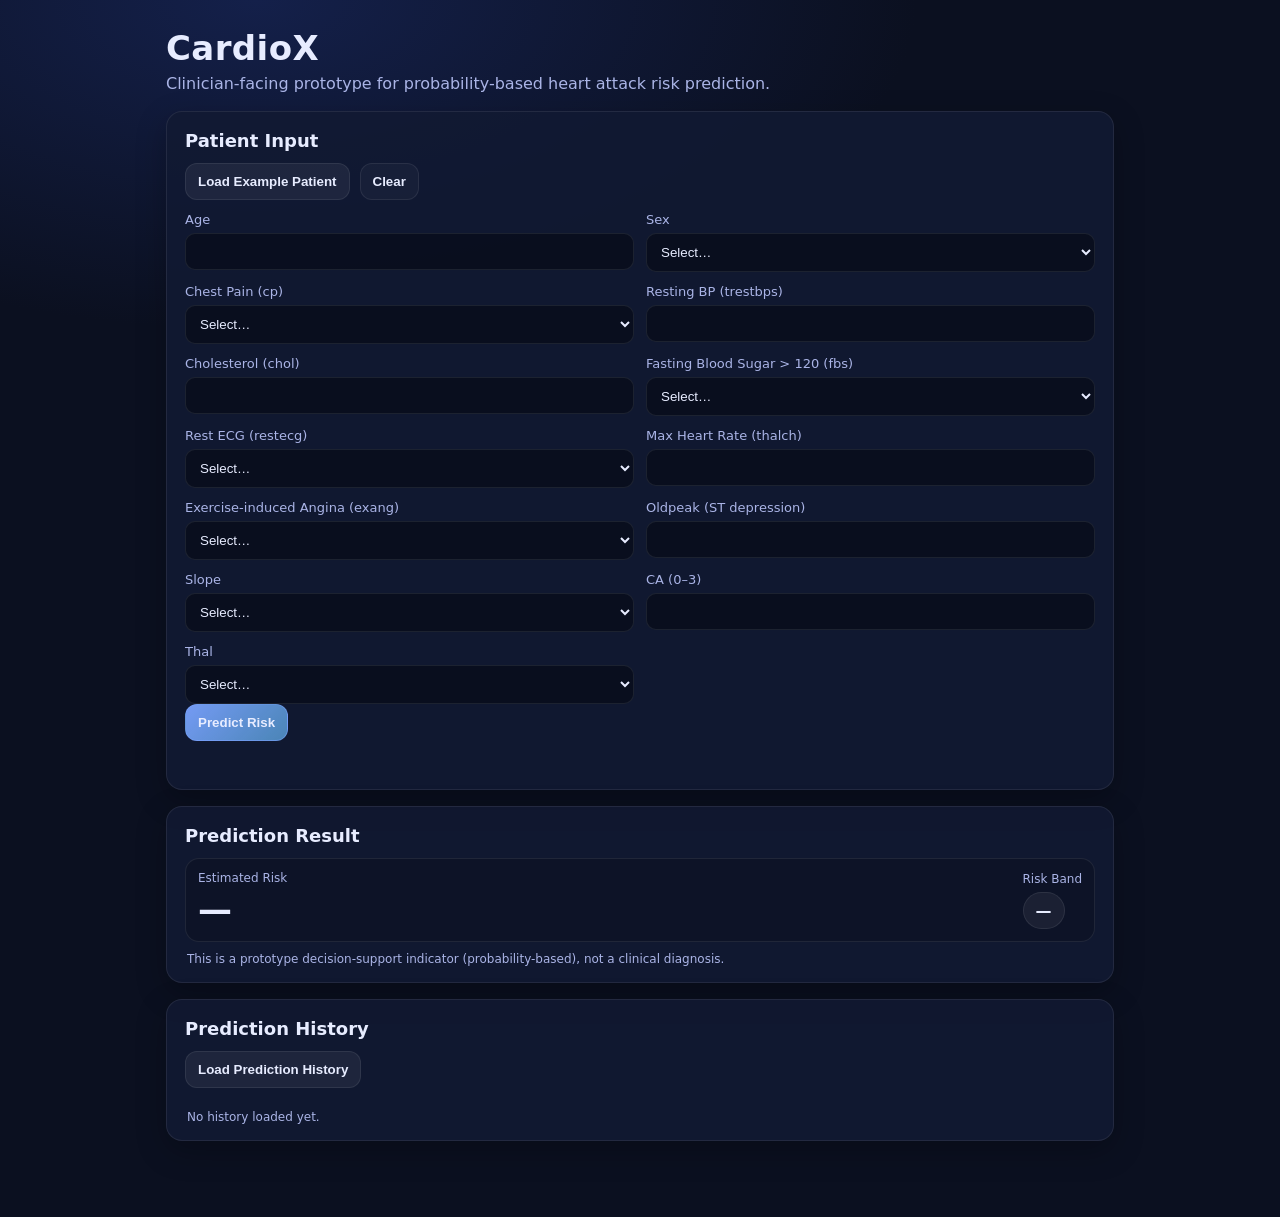
==== frontend/index.html @ 6d778d25 "Phase 4: End-to-end system with frontend history and backend persistence" ====
<!doctype html>
<html lang="en">
<head>
  <meta charset="utf-8" />
  <meta name="viewport" content="width=device-width, initial-scale=1" />
  <title>CardioX – Heart Attack Risk Prediction</title>
  <link rel="stylesheet" href="assets/styles.css" />
</head>

<body>
  <div class="container">
    <header>
      <h1>CardioX</h1>
      <p>Clinician-facing prototype for probability-based heart attack risk prediction.</p>
    </header>

    <!-- Patient Input -->
    <section class="card">
      <h2>Patient Input</h2>

      <div class="actions">
        <button id="btnLoadExample" type="button">Load Example Patient</button>
        <button id="btnClear" type="button" class="secondary">Clear</button>
      </div>

      <form id="predictForm">
        <div class="grid">
          <label>
            Age
            <input name="age" type="number" min="1" max="120" required />
          </label>

          <label>
            Sex
            <select name="sex" required>
              <option value="">Select…</option>
              <option>Male</option>
              <option>Female</option>
            </select>
          </label>

          <label>
            Chest Pain (cp)
            <select name="cp" required>
              <option value="">Select…</option>
              <option>typical angina</option>
              <option>atypical angina</option>
              <option>non-anginal</option>
              <option>asymptomatic</option>
            </select>
          </label>

          <label>
            Resting BP (trestbps)
            <input name="trestbps" type="number" min="50" max="250" step="1" />
          </label>

          <label>
            Cholesterol (chol)
            <input name="chol" type="number" min="50" max="800" step="1" />
          </label>

          <label>
            Fasting Blood Sugar > 120 (fbs)
            <select name="fbs" required>
              <option value="">Select…</option>
              <option>True</option>
              <option>False</option>
            </select>
          </label>

          <label>
            Rest ECG (restecg)
            <select name="restecg" required>
              <option value="">Select…</option>
              <option>normal</option>
              <option>stt abnormality</option>
              <option>lv hypertrophy</option>
            </select>
          </label>

          <label>
            Max Heart Rate (thalch)
            <input name="thalch" type="number" min="60" max="250" step="1" />
          </label>

          <label>
            Exercise-induced Angina (exang)
            <select name="exang" required>
              <option value="">Select…</option>
              <option>True</option>
              <option>False</option>
            </select>
          </label>

          <label>
            Oldpeak (ST depression)
            <input name="oldpeak" type="number" min="0" max="10" step="0.1" />
          </label>

          <label>
            Slope
            <select name="slope" required>
              <option value="">Select…</option>
              <option>upsloping</option>
              <option>flat</option>
              <option>downsloping</option>
            </select>
          </label>

          <label>
            CA (0–3)
            <input name="ca" type="number" min="0" max="3" step="1" />
          </label>

          <label>
            Thal
            <select name="thal" required>
              <option value="">Select…</option>
              <option>normal</option>
              <option>fixed defect</option>
              <option>reversable defect</option>
            </select>
          </label>
        </div>

        <button id="btnPredict" type="submit" class="primary">Predict Risk</button>
      </form>

      <div id="status" class="status" aria-live="polite"></div>
    </section>

    <!-- Prediction Result -->
    <section class="card">
      <h2>Prediction Result</h2>

      <div class="result">
        <div>
          <div class="label">Estimated Risk</div>
          <div id="riskPercent" class="big">—</div>
        </div>

        <div>
          <div class="label">Risk Band</div>
          <div id="riskBand" class="pill">—</div>
        </div>
      </div>

      <p class="note">
        This is a prototype decision-support indicator (probability-based), not a clinical diagnosis.
      </p>
    </section>

    <!-- Prediction History -->
    <section class="card">
      <h2>Prediction History</h2>

      <div class="actions">
        <button id="btnLoadHistory" type="button">Load Prediction History</button>
      </div>

      <div id="history" class="history">
        <p class="note">No history loaded yet.</p>
      </div>
    </section>
  </div>

  <script src="assets/app.js"></script>
</body>
</html>
---- frontend/assets/styles.css ----
:root {
  --bg: #0b1020;
  --card: #121a33;
  --text: #e7ecff;
  --muted: #aab4e6;
  --border: rgba(255,255,255,0.08);
  --accent: #7aa2ff;
  --accent2: #69db7c;
  --warn: #ffd43b;
  --danger: #ff6b6b;
}

* { box-sizing: border-box; }
body {
  margin: 0;
  font-family: ui-sans-serif, system-ui, -apple-system, Segoe UI, Roboto, Helvetica, Arial;
  background: radial-gradient(1200px 600px at 20% 0%, #14204a 0%, var(--bg) 55%);
  color: var(--text);
}

.container {
  max-width: 980px;
  margin: 0 auto;
  padding: 28px 16px 60px;
}

header h1 {
  margin: 0 0 6px;
  font-size: 34px;
  letter-spacing: 0.4px;
}
header p {
  margin: 0 0 18px;
  color: var(--muted);
}

.card {
  background: rgba(18, 26, 51, 0.88);
  border: 1px solid var(--border);
  border-radius: 16px;
  padding: 18px 18px 16px;
  margin: 16px 0;
  box-shadow: 0 10px 30px rgba(0,0,0,0.25);
}

.card h2 {
  margin: 0 0 12px;
  font-size: 18px;
}

.actions {
  display: flex;
  gap: 10px;
  margin-bottom: 12px;
}

.grid {
  display: grid;
  gap: 12px;
  grid-template-columns: repeat(2, minmax(0, 1fr));
}

label {
  display: flex;
  flex-direction: column;
  gap: 6px;
  font-size: 13px;
  color: var(--muted);
}

input, select {
  padding: 10px 10px;
  border-radius: 10px;
  border: 1px solid var(--border);
  background: rgba(5, 8, 18, 0.55);
  color: var(--text);
  outline: none;
}

input:focus, select:focus {
  border-color: rgba(122,162,255,0.6);
  box-shadow: 0 0 0 3px rgba(122,162,255,0.18);
}

button {
  cursor: pointer;
  border: 1px solid var(--border);
  background: rgba(255,255,255,0.06);
  color: var(--text);
  border-radius: 12px;
  padding: 10px 12px;
  font-weight: 600;
}

button.primary {
  background: linear-gradient(135deg, rgba(122,162,255,0.95), rgba(106,192,255,0.65));
  border: 1px solid rgba(122,162,255,0.45);
}

button.secondary {
  background: rgba(255,255,255,0.03);
}

.status {
  margin-top: 12px;
  min-height: 20px;
  color: var(--muted);
  font-size: 13px;
}

.result {
  display: flex;
  justify-content: space-between;
  gap: 16px;
  align-items: center;
  padding: 12px;
  border: 1px solid var(--border);
  border-radius: 14px;
  background: rgba(0,0,0,0.18);
}

.label { color: var(--muted); font-size: 12px; }
.big { font-size: 34px; font-weight: 800; margin-top: 4px; }
.pill {
  display: inline-block;
  padding: 8px 12px;
  border-radius: 999px;
  border: 1px solid var(--border);
  background: rgba(255,255,255,0.06);
  font-weight: 700;
  margin-top: 6px;
}

.note {
  margin: 10px 2px 0;
  color: var(--muted);
  font-size: 12px;
}

@media (max-width: 760px) {
  .grid { grid-template-columns: 1fr; }
  .result { flex-direction: column; align-items: flex-start; }
}

/* -------------------------
   Prediction History
------------------------- */
.history {
  margin-top: 12px;
  display: flex;
  flex-direction: column;
  gap: 10px;
}

.history-item {
  display: grid;
  grid-template-columns: 1fr auto auto;
  gap: 12px;
  align-items: center;
  padding: 10px 12px;
  border: 1px solid var(--border);
  border-radius: 12px;
  background: rgba(0,0,0,0.18);
  font-size: 13px;
}

.history-meta {
  color: var(--muted);
}

.history-risk {
  font-weight: 800;
}

.history-band {
  padding: 6px 10px;
  border-radius: 999px;
  border: 1px solid var(--border);
  font-weight: 700;
  font-size: 12px;
}
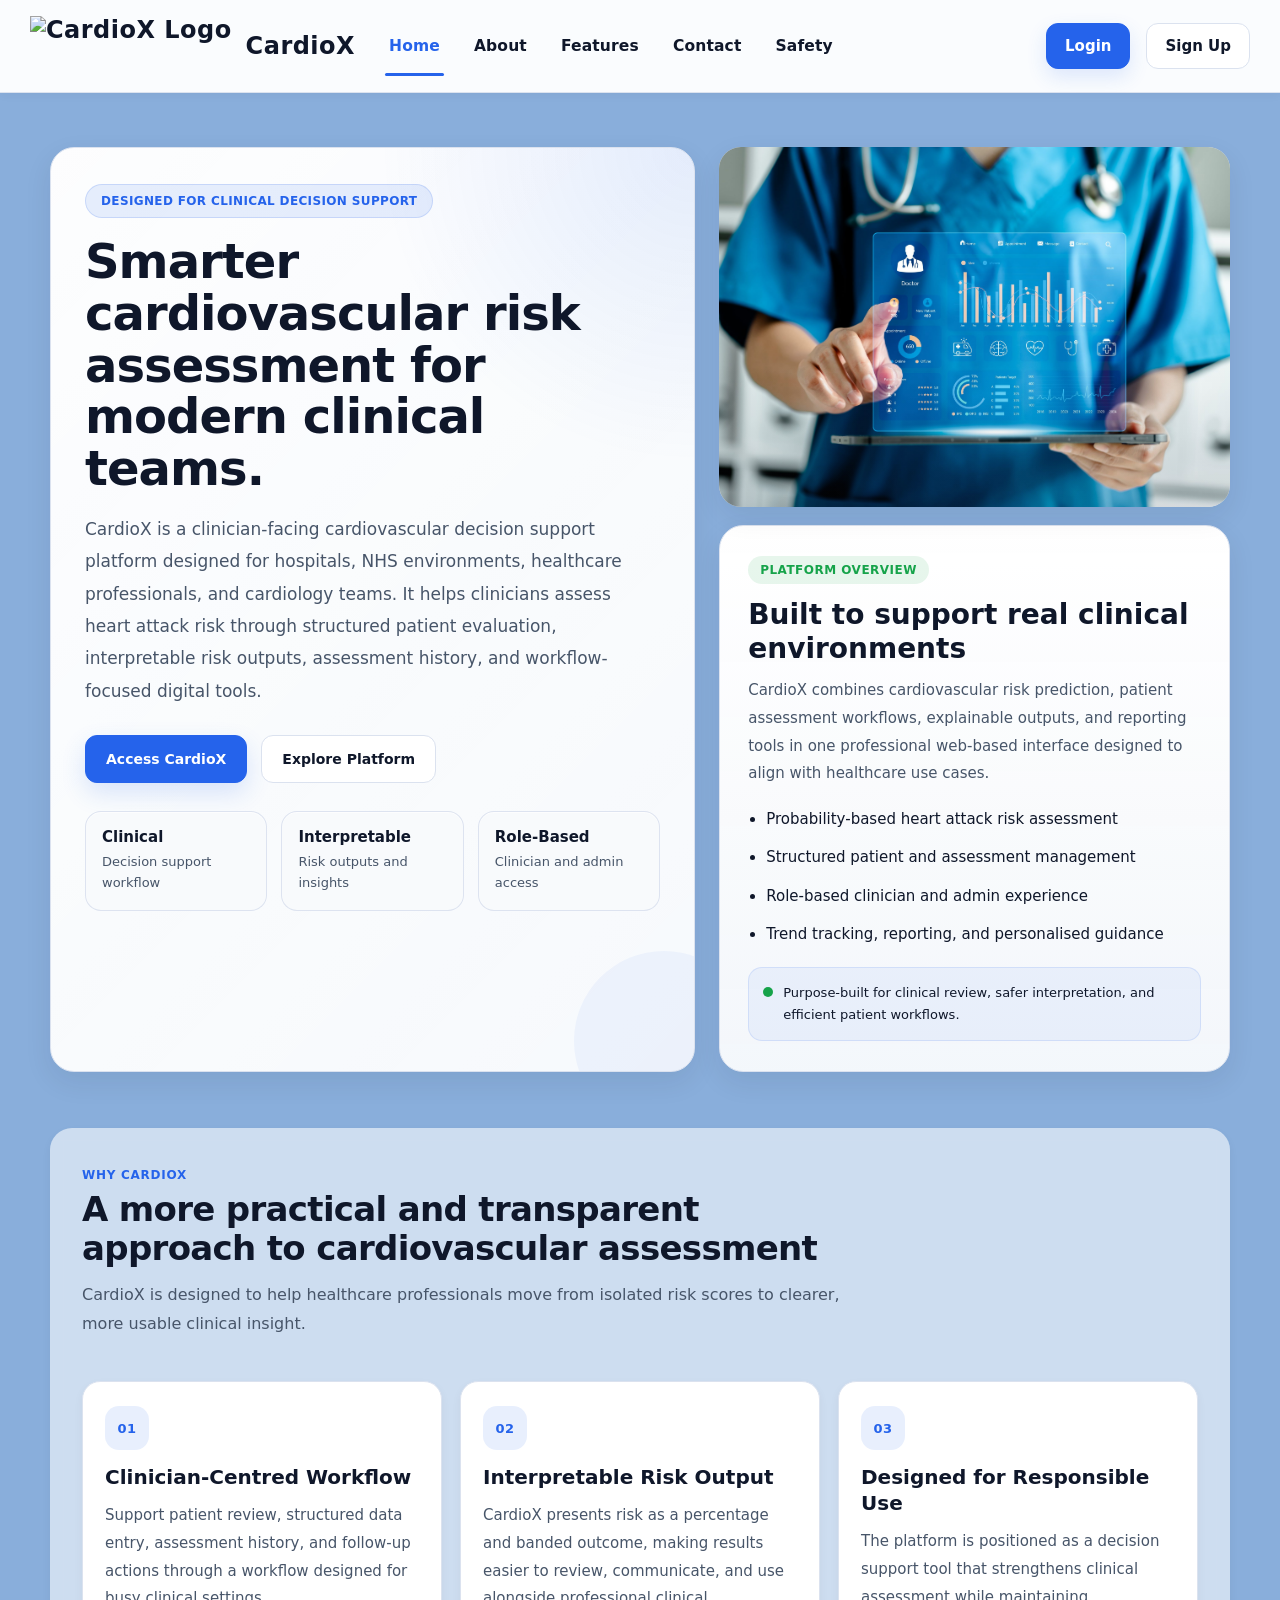
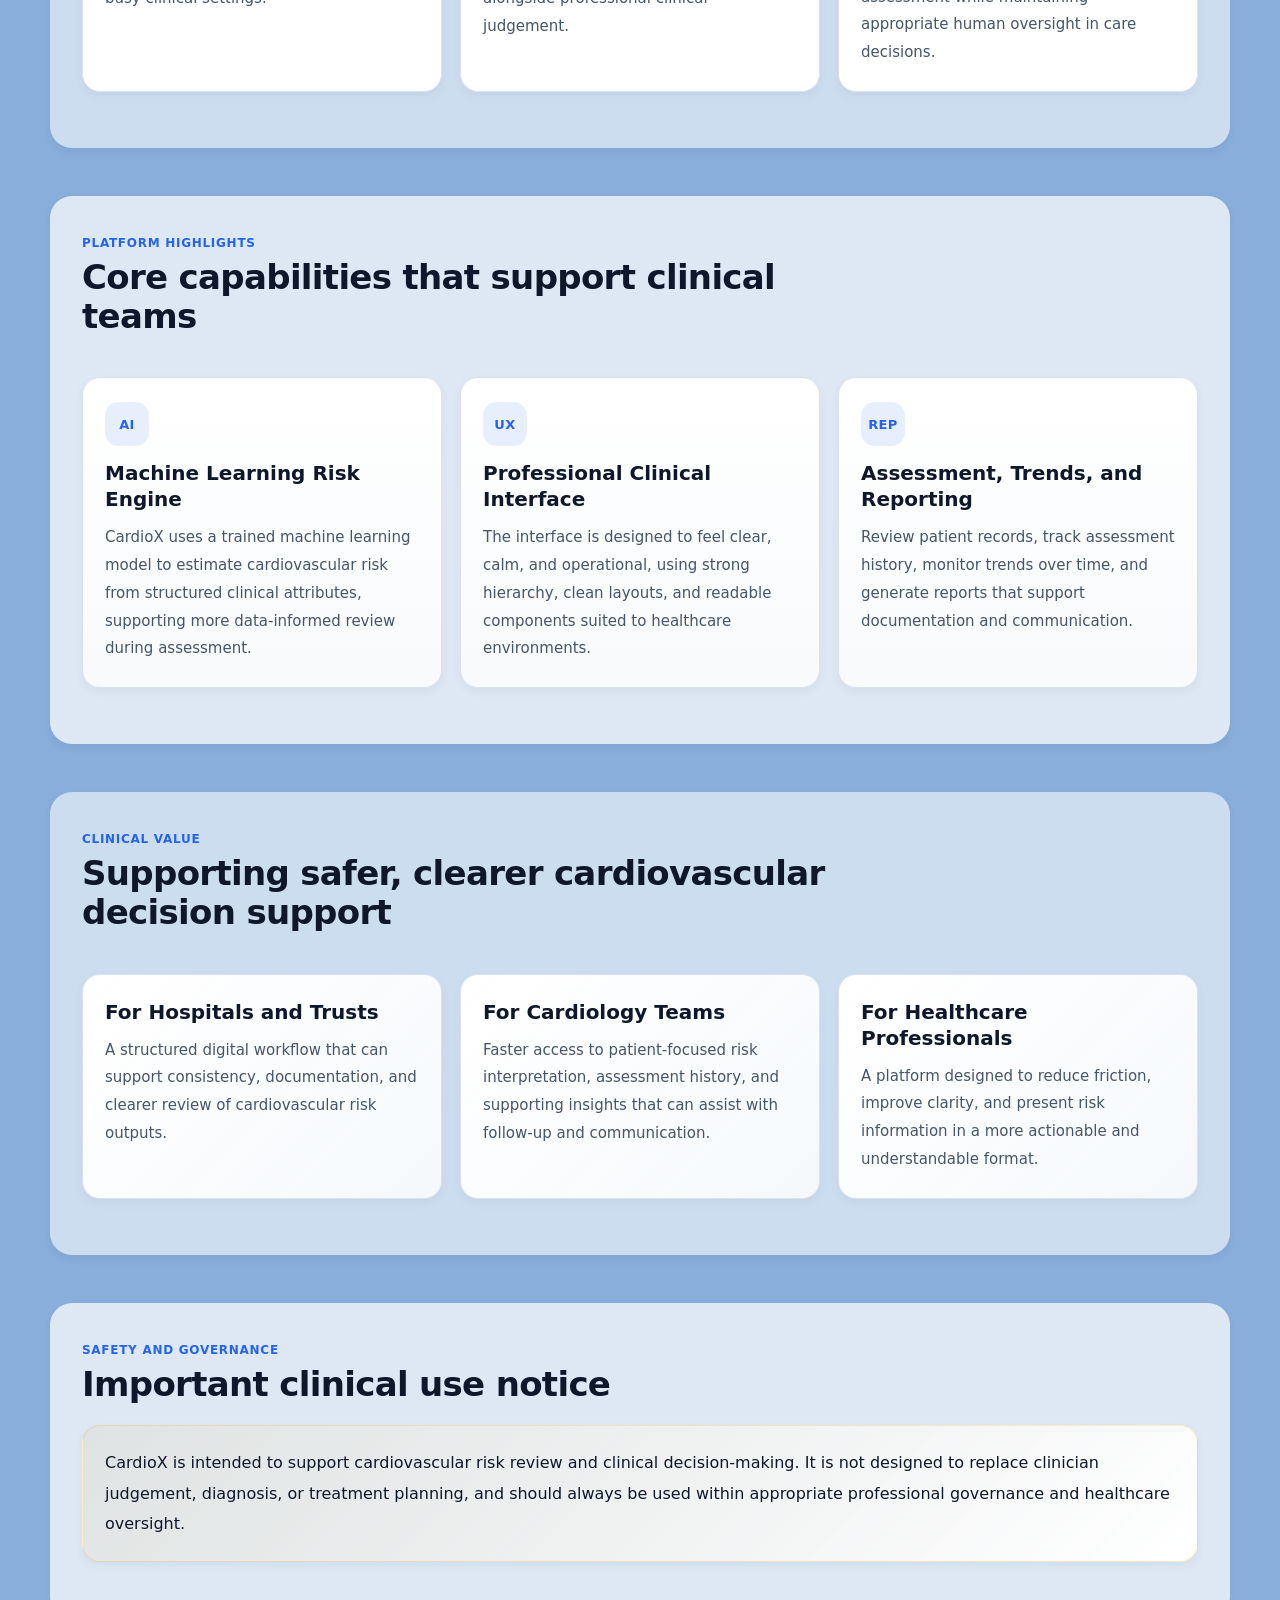
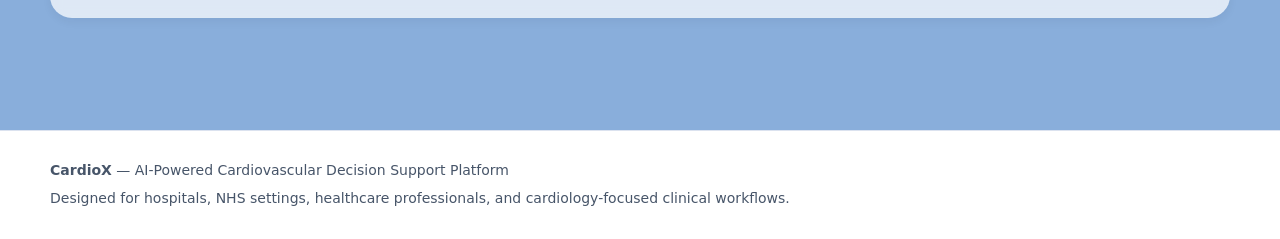
==== commit 492ae879: "Full UI upgrade: added multi-page frontend (about, features, contact, safety, help, compliance), nav" ====
--- a/frontend/index.html
+++ b/frontend/index.html
@@ -1,170 +1,227 @@
 <!doctype html>
 <html lang="en">
 <head>
-  <meta charset="utf-8" />
-  <meta name="viewport" content="width=device-width, initial-scale=1" />
-  <title>CardioX – Heart Attack Risk Prediction</title>
+  <meta charset="UTF-8" />
+  <meta name="viewport" content="width=device-width, initial-scale=1.0" />
+  <title>CardioX | AI-Powered Clinical Decision Support</title>
   <link rel="stylesheet" href="assets/styles.css" />
 </head>
-
 <body>
-  <div class="container">
-    <header>
-      <h1>CardioX</h1>
-      <p>Clinician-facing prototype for probability-based heart attack risk prediction.</p>
-    </header>
-
-    <!-- Patient Input -->
-    <section class="card">
-      <h2>Patient Input</h2>
-
-      <div class="actions">
-        <button id="btnLoadExample" type="button">Load Example Patient</button>
-        <button id="btnClear" type="button" class="secondary">Clear</button>
-      </div>
-
-      <form id="predictForm">
-        <div class="grid">
-          <label>
-            Age
-            <input name="age" type="number" min="1" max="120" required />
-          </label>
-
-          <label>
-            Sex
-            <select name="sex" required>
-              <option value="">Select…</option>
-              <option>Male</option>
-              <option>Female</option>
-            </select>
-          </label>
-
-          <label>
-            Chest Pain (cp)
-            <select name="cp" required>
-              <option value="">Select…</option>
-              <option>typical angina</option>
-              <option>atypical angina</option>
-              <option>non-anginal</option>
-              <option>asymptomatic</option>
-            </select>
-          </label>
-
-          <label>
-            Resting BP (trestbps)
-            <input name="trestbps" type="number" min="50" max="250" step="1" />
-          </label>
-
-          <label>
-            Cholesterol (chol)
-            <input name="chol" type="number" min="50" max="800" step="1" />
-          </label>
-
-          <label>
-            Fasting Blood Sugar > 120 (fbs)
-            <select name="fbs" required>
-              <option value="">Select…</option>
-              <option>True</option>
-              <option>False</option>
-            </select>
-          </label>
-
-          <label>
-            Rest ECG (restecg)
-            <select name="restecg" required>
-              <option value="">Select…</option>
-              <option>normal</option>
-              <option>stt abnormality</option>
-              <option>lv hypertrophy</option>
-            </select>
-          </label>
-
-          <label>
-            Max Heart Rate (thalch)
-            <input name="thalch" type="number" min="60" max="250" step="1" />
-          </label>
-
-          <label>
-            Exercise-induced Angina (exang)
-            <select name="exang" required>
-              <option value="">Select…</option>
-              <option>True</option>
-              <option>False</option>
-            </select>
-          </label>
-
-          <label>
-            Oldpeak (ST depression)
-            <input name="oldpeak" type="number" min="0" max="10" step="0.1" />
-          </label>
-
-          <label>
-            Slope
-            <select name="slope" required>
-              <option value="">Select…</option>
-              <option>upsloping</option>
-              <option>flat</option>
-              <option>downsloping</option>
-            </select>
-          </label>
-
-          <label>
-            CA (0–3)
-            <input name="ca" type="number" min="0" max="3" step="1" />
-          </label>
-
-          <label>
-            Thal
-            <select name="thal" required>
-              <option value="">Select…</option>
-              <option>normal</option>
-              <option>fixed defect</option>
-              <option>reversable defect</option>
-            </select>
-          </label>
-        </div>
-
-        <button id="btnPredict" type="submit" class="primary">Predict Risk</button>
-      </form>
-
-      <div id="status" class="status" aria-live="polite"></div>
-    </section>
-
-    <!-- Prediction Result -->
-    <section class="card">
-      <h2>Prediction Result</h2>
-
-      <div class="result">
+
+  <div id="navbarContainer"></div>
+  <script src="assets/navbar.js"></script>
+
+  <main class="public-page">
+    <section id="sessionBanner" class="session-banner" style="display:none;">
+      <div class="session-banner-content">
         <div>
-          <div class="label">Estimated Risk</div>
-          <div id="riskPercent" class="big">—</div>
-        </div>
-
-        <div>
-          <div class="label">Risk Band</div>
-          <div id="riskBand" class="pill">—</div>
-        </div>
-      </div>
-
-      <p class="note">
-        This is a prototype decision-support indicator (probability-based), not a clinical diagnosis.
-      </p>
-    </section>
-
-    <!-- Prediction History -->
-    <section class="card">
-      <h2>Prediction History</h2>
-
-      <div class="actions">
-        <button id="btnLoadHistory" type="button">Load Prediction History</button>
-      </div>
-
-      <div id="history" class="history">
-        <p class="note">No history loaded yet.</p>
-      </div>
-    </section>
-  </div>
-
-  <script src="assets/app.js"></script>
+          <div class="session-banner-title" id="sessionBannerTitle">Welcome back</div>
+          <div class="session-banner-text" id="sessionBannerText"></div>
+        </div>
+        <a id="sessionBannerBtn" href="#" class="btn-link primary-link">Continue</a>
+      </div>
+    </section>
+
+    <section class="hero-section">
+      <div class="hero-content hero-content-with-image">
+        <div class="hero-text">
+          <span class="hero-badge">Designed for Clinical Decision Support</span>
+          <h1>Smarter cardiovascular risk assessment for modern clinical teams.</h1>
+          <p>
+            CardioX is a clinician-facing cardiovascular decision support platform designed for hospitals,
+            NHS environments, healthcare professionals, and cardiology teams. It helps clinicians assess
+            heart attack risk through structured patient evaluation, interpretable risk outputs, assessment
+            history, and workflow-focused digital tools.
+          </p>
+
+          <div class="hero-actions">
+            <a id="heroPrimaryCta" href="login.html" class="btn-link primary-link">Access CardioX</a>
+            <a id="heroSecondaryCta" href="about.html" class="btn-link secondary-link">Explore Platform</a>
+          </div>
+
+          <div class="hero-mini-stats">
+            <div class="hero-stat-card">
+              <strong>Clinical</strong>
+              <span>Decision support workflow</span>
+            </div>
+            <div class="hero-stat-card">
+              <strong>Interpretable</strong>
+              <span>Risk outputs and insights</span>
+            </div>
+            <div class="hero-stat-card">
+              <strong>Role-Based</strong>
+              <span>Clinician and admin access</span>
+            </div>
+          </div>
+        </div>
+
+        <div class="hero-visual-stack">
+          <div class="hero-image-card">
+            <img
+              src="assets/images/home-dashboard.jpg"
+              alt="CardioX healthcare dashboard interface"
+              class="hero-main-image"
+            />
+          </div>
+
+          <div class="card hero-info-card">
+            <div class="card-kicker">Platform Overview</div>
+            <h2>Built to support real clinical environments</h2>
+            <p>
+              CardioX combines cardiovascular risk prediction, patient assessment workflows, explainable
+              outputs, and reporting tools in one professional web-based interface designed to align with
+              healthcare use cases.
+            </p>
+
+            <ul class="feature-list">
+              <li>Probability-based heart attack risk assessment</li>
+              <li>Structured patient and assessment management</li>
+              <li>Role-based clinician and admin experience</li>
+              <li>Trend tracking, reporting, and personalised guidance</li>
+            </ul>
+
+            <div class="hero-panel-note">
+              <span class="status-dot"></span>
+              <p>Purpose-built for clinical review, safer interpretation, and efficient patient workflows.</p>
+            </div>
+          </div>
+        </div>
+      </div>
+    </section>
+
+    <section class="public-section">
+      <div class="section-heading">
+        <span class="section-eyebrow">Why CardioX</span>
+        <h2>A more practical and transparent approach to cardiovascular assessment</h2>
+        <p>
+          CardioX is designed to help healthcare professionals move from isolated risk scores to clearer,
+          more usable clinical insight.
+        </p>
+      </div>
+
+      <div class="info-grid">
+        <div class="card info-card">
+          <div class="info-icon">01</div>
+          <h3>Clinician-Centred Workflow</h3>
+          <p>
+            Support patient review, structured data entry, assessment history, and follow-up actions through
+            a workflow designed for busy clinical settings.
+          </p>
+        </div>
+
+        <div class="card info-card">
+          <div class="info-icon">02</div>
+          <h3>Interpretable Risk Output</h3>
+          <p>
+            CardioX presents risk as a percentage and banded outcome, making results easier to review,
+            communicate, and use alongside professional clinical judgement.
+          </p>
+        </div>
+
+        <div class="card info-card">
+          <div class="info-icon">03</div>
+          <h3>Designed for Responsible Use</h3>
+          <p>
+            The platform is positioned as a decision support tool that strengthens clinical assessment while
+            maintaining appropriate human oversight in care decisions.
+          </p>
+        </div>
+      </div>
+    </section>
+
+    <section class="public-section platform-highlights-section">
+      <div class="section-heading">
+        <span class="section-eyebrow">Platform Highlights</span>
+        <h2>Core capabilities that support clinical teams</h2>
+      </div>
+
+      <div class="info-grid">
+        <div class="card info-card">
+          <div class="info-icon">AI</div>
+          <h3>Machine Learning Risk Engine</h3>
+          <p>
+            CardioX uses a trained machine learning model to estimate cardiovascular risk from structured
+            clinical attributes, supporting more data-informed review during assessment.
+          </p>
+        </div>
+
+        <div class="card info-card">
+          <div class="info-icon">UX</div>
+          <h3>Professional Clinical Interface</h3>
+          <p>
+            The interface is designed to feel clear, calm, and operational, using strong hierarchy, clean
+            layouts, and readable components suited to healthcare environments.
+          </p>
+        </div>
+
+        <div class="card info-card">
+          <div class="info-icon">REP</div>
+          <h3>Assessment, Trends, and Reporting</h3>
+          <p>
+            Review patient records, track assessment history, monitor trends over time, and generate reports
+            that support documentation and communication.
+          </p>
+        </div>
+      </div>
+    </section>
+
+    <section class="public-section value-section">
+      <div class="section-heading">
+        <span class="section-eyebrow">Clinical Value</span>
+        <h2>Supporting safer, clearer cardiovascular decision support</h2>
+      </div>
+
+      <div class="info-grid">
+        <div class="card info-card">
+          <h3>For Hospitals and Trusts</h3>
+          <p>
+            A structured digital workflow that can support consistency, documentation, and clearer review of
+            cardiovascular risk outputs.
+          </p>
+        </div>
+
+        <div class="card info-card">
+          <h3>For Cardiology Teams</h3>
+          <p>
+            Faster access to patient-focused risk interpretation, assessment history, and supporting insights
+            that can assist with follow-up and communication.
+          </p>
+        </div>
+
+        <div class="card info-card">
+          <h3>For Healthcare Professionals</h3>
+          <p>
+            A platform designed to reduce friction, improve clarity, and present risk information in a more
+            actionable and understandable format.
+          </p>
+        </div>
+      </div>
+    </section>
+
+    <section class="public-section">
+      <div class="section-heading">
+        <span class="section-eyebrow">Safety and Governance</span>
+        <h2>Important clinical use notice</h2>
+      </div>
+
+      <div class="card notice-card">
+        <p>
+          CardioX is intended to support cardiovascular risk review and clinical decision-making. It is not
+          designed to replace clinician judgement, diagnosis, or treatment planning, and should always be
+          used within appropriate professional governance and healthcare oversight.
+        </p>
+      </div>
+    </section>
+  </main>
+
+  <footer class="public-footer">
+    <div class="footer-container">
+      <p><strong>CardioX</strong> — AI-Powered Cardiovascular Decision Support Platform</p>
+      <p>Designed for hospitals, NHS settings, healthcare professionals, and cardiology-focused clinical workflows.</p>
+    </div>
+  </footer>
+
+  <script src="assets/session.js"></script>
+  <script src="assets/index.js"></script>
 </body>
-</html>
+</html>
--- a/frontend/assets/styles.css
+++ b/frontend/assets/styles.css
@@ -1,62 +1,391 @@
 :root {
-  --bg: #0b1020;
-  --card: #121a33;
-  --text: #e7ecff;
-  --muted: #aab4e6;
-  --border: rgba(255,255,255,0.08);
-  --accent: #7aa2ff;
-  --accent2: #69db7c;
-  --warn: #ffd43b;
-  --danger: #ff6b6b;
-}
-
-* { box-sizing: border-box; }
+  --bg: #89aedb;
+  --card: #ffffff;
+  --text: #0f172a;
+  --muted: #475569;
+  --border: #dbe2ef;
+  --accent: #2563eb;
+  --accent2: #16a34a;
+  --warn: #f59e0b;
+  --danger: #dc2626;
+
+  --shadow-sm: 0 4px 10px rgba(15, 23, 42, 0.05);
+  --shadow-md: 0 10px 28px rgba(15, 23, 42, 0.08);
+  --shadow-lg: 0 18px 42px rgba(15, 23, 42, 0.1);
+
+  --radius-sm: 10px;
+  --radius-md: 14px;
+  --radius-lg: 18px;
+}
+
+* {
+  box-sizing: border-box;
+}
+
+html {
+  scroll-behavior: smooth;
+}
+
 body {
   margin: 0;
-  font-family: ui-sans-serif, system-ui, -apple-system, Segoe UI, Roboto, Helvetica, Arial;
-  background: radial-gradient(1200px 600px at 20% 0%, #14204a 0%, var(--bg) 55%);
+  font-family: ui-sans-serif, system-ui, -apple-system, Segoe UI, Roboto, Helvetica, Arial, sans-serif;
+  background: var(--bg);
   color: var(--text);
 }
 
+/* =========================
+   SHARED NAVBAR SYSTEM
+========================= */
+
+.hidden {
+  display: none !important;
+}
+
+.public-navbar,
+.app-navbar {
+  background: rgba(255, 255, 255, 0.96);
+  border-bottom: 1px solid rgba(219, 226, 239, 0.95);
+  position: sticky;
+  top: 0;
+  z-index: 1200;
+  backdrop-filter: blur(10px);
+  box-shadow: 0 2px 10px rgba(15, 23, 42, 0.04);
+}
+
+.nav-container,
+.app-nav-container {
+  max-width: 1320px;
+  margin: 0 auto;
+  min-height: 92px;
+  padding: 16px 30px;
+  display: flex;
+  align-items: center;
+  justify-content: space-between;
+  gap: 32px;
+}
+
+.nav-brand,
+.app-brand {
+  display: inline-flex;
+  align-items: center;
+  gap: 14px;
+  text-decoration: none;
+  color: var(--text);
+  font-weight: 900;
+  font-size: 24px;
+  letter-spacing: 0.02em;
+  flex-shrink: 0;
+}
+
+.nav-logo,
+.app-brand img {
+  width: auto;
+  height: 60px;
+  display: block;
+}
+
+.nav-links,
+.app-nav-left,
+.app-nav-right {
+  display: flex;
+  align-items: center;
+}
+
+.app-nav-left {
+  flex: 1 1 auto;
+  min-width: 0;
+  gap: 30px;
+}
+
+.app-nav-links-group {
+  display: flex;
+  align-items: center;
+  gap: 26px;
+  flex-wrap: nowrap;
+  min-width: 0;
+  flex: 1 1 auto;
+}
+
+.app-nav-right {
+  flex: 0 0 auto;
+  display: flex;
+  align-items: center;
+  gap: 16px;
+  margin-left: 12px;
+  padding-left: 12px;
+  flex-wrap: nowrap;
+  white-space: nowrap;
+}
+
+.app-nav-right #dashboardLink {
+  margin-right: 14px;
+  padding-right: 8px;
+}
+
+.nav-links a,
+.app-nav-link {
+  position: relative;
+  display: inline-flex;
+  align-items: center;
+  min-height: 44px;
+  text-decoration: none;
+  color: var(--text);
+  font-size: 15.5px;
+  font-weight: 800;
+  letter-spacing: 0.01em;
+  padding: 8px 4px;
+  white-space: nowrap;
+  transition: color 0.18s ease;
+}
+
+.nav-links a:hover,
+.app-nav-link:hover {
+  color: var(--accent);
+}
+
+.nav-links a.active,
+.app-nav-link.active {
+  color: var(--accent);
+}
+
+.nav-links a.active::after,
+.app-nav-link.active::after {
+  content: "";
+  position: absolute;
+  left: 0;
+  right: 0;
+  bottom: -8px;
+  height: 3px;
+  border-radius: 999px;
+  background: var(--accent);
+}
+
+.nav-login-btn,
+.nav-signup-btn,
+.app-top-btn,
+.nav-logout-btn {
+  display: inline-flex;
+  align-items: center;
+  justify-content: center;
+  min-height: 46px;
+  padding: 11px 18px;
+  border-radius: 12px;
+  border: 1px solid var(--accent);
+  background: var(--accent);
+  color: #ffffff !important;
+  font-size: 15px;
+  font-weight: 800;
+  text-decoration: none;
+  cursor: pointer;
+  white-space: nowrap;
+  transition: background 0.18s ease, border-color 0.18s ease, transform 0.15s ease, box-shadow 0.18s ease;
+  box-shadow: 0 8px 20px rgba(37, 99, 235, 0.14);
+}
+
+.nav-login-btn:hover,
+.nav-signup-btn:hover,
+.app-top-btn:hover,
+.nav-logout-btn:hover {
+  background: #1d4ed8;
+  border-color: #1d4ed8;
+  color: #ffffff !important;
+  transform: translateY(-1px);
+  box-shadow: 0 12px 24px rgba(37, 99, 235, 0.18);
+}
+
+.nav-login-btn.active,
+.nav-signup-btn.active {
+  background: #1d4ed8;
+  border-color: #1d4ed8;
+  color: #ffffff !important;
+}
+
+.nav-login-btn.active::after,
+.nav-signup-btn.active::after {
+  display: none !important;
+}
+.app-role-badge,
+.nav-session-badge {
+  display: inline-flex;
+  align-items: center;
+  gap: 8px;
+  min-height: 42px;
+  padding: 9px 16px;
+  margin-left: 6px;
+  border-radius: 999px;
+  border: 1px solid rgba(37, 99, 235, 0.14);
+  background: rgba(37, 99, 235, 0.08);
+  color: var(--accent);
+  font-size: 14px;
+  font-weight: 800;
+  white-space: nowrap;
+  flex-shrink: 0;
+}
+
+.nav-signup-btn {
+  background: #ffffff;
+  color: var(--text) !important;
+  border: 1px solid var(--border);
+  box-shadow: none;
+}
+
+.nav-signup-btn:hover {
+  background: #f8fafc;
+  border-color: #bfd0ea;
+  color: var(--text) !important;
+}
+
+.nav-signup-btn.active {
+  background: #f8fafc;
+  border-color: #bfd0ea;
+  color: var(--accent) !important;
+}
+
+@media (max-width: 1240px) {
+  .app-nav-container,
+  .nav-container {
+    max-width: 1280px;
+    padding: 14px 22px;
+    gap: 22px;
+  }
+
+  .app-nav-left {
+    gap: 22px;
+  }
+
+  .app-nav-links-group {
+    gap: 20px;
+  }
+
+  .app-nav-right {
+    gap: 12px;
+    margin-left: 18px;
+  }
+
+  .nav-links a,
+  .app-nav-link {
+    font-size: 15px;
+  }
+}
+
+@media (max-width: 1080px) {
+  .app-nav-container,
+  .nav-container {
+    align-items: flex-start;
+    flex-direction: column;
+    min-height: auto;
+    padding: 14px 18px;
+    gap: 14px;
+  }
+
+  .app-nav-left,
+  .app-nav-right,
+  .nav-links {
+    width: 100%;
+    justify-content: flex-start;
+  }
+
+  .app-nav-left {
+    flex-direction: column;
+    align-items: flex-start;
+    gap: 12px;
+  }
+
+  .app-nav-links-group {
+    flex-wrap: wrap;
+    gap: 14px 18px;
+  }
+
+  .app-nav-right {
+    margin-left: 0;
+    padding-left: 0;
+    flex-wrap: wrap;
+  }
+
+  .nav-links a.active::after,
+  .app-nav-link.active::after {
+    bottom: -4px;
+  }
+}
+
+@media (max-width: 760px) {
+  .nav-brand,
+  .app-brand {
+    font-size: 21px;
+  }
+
+  .nav-logo,
+  .app-brand img {
+    height: 52px;
+  }
+
+  .nav-links a,
+  .app-nav-link {
+    font-size: 14px;
+  }
+
+  .nav-login-btn,
+  .app-top-btn,
+  .nav-logout-btn {
+    min-height: 42px;
+    padding: 10px 14px;
+  }
+
+  .app-role-badge {
+    font-size: 13px;
+    padding: 8px 12px;
+  }
+}
+
+/* =========================
+   SHARED LAYOUT
+========================= */
+
 .container {
-  max-width: 980px;
+  max-width: 1220px;
   margin: 0 auto;
-  padding: 28px 16px 60px;
-}
-
-header h1 {
-  margin: 0 0 6px;
-  font-size: 34px;
-  letter-spacing: 0.4px;
-}
-header p {
-  margin: 0 0 18px;
-  color: var(--muted);
+  padding: 34px 18px 64px;
+}
+
+header h1,
+.header h1 {
+  margin: 0 0 8px;
+  font-size: 32px;
+  letter-spacing: 0.2px;
+  line-height: 1.15;
+}
+
+header p,
+.header p {
+  margin: 0 0 22px;
+  color: var(--muted);
+  font-size: 14px;
+  line-height: 1.65;
 }
 
 .card {
-  background: rgba(18, 26, 51, 0.88);
+  background: var(--card);
   border: 1px solid var(--border);
-  border-radius: 16px;
-  padding: 18px 18px 16px;
-  margin: 16px 0;
-  box-shadow: 0 10px 30px rgba(0,0,0,0.25);
+  border-radius: var(--radius-md);
+  padding: 22px;
+  margin: 20px 0;
+  box-shadow: var(--shadow-sm);
 }
 
 .card h2 {
-  margin: 0 0 12px;
-  font-size: 18px;
-}
-
-.actions {
-  display: flex;
-  gap: 10px;
-  margin-bottom: 12px;
-}
-
-.grid {
+  margin: 0 0 14px;
+  font-size: 20px;
+  font-weight: 800;
+  line-height: 1.2;
+}
+
+form {
+  margin-top: 12px;
+}
+
+.form-grid {
   display: grid;
-  gap: 12px;
+  gap: 16px;
   grid-template-columns: repeat(2, minmax(0, 1fr));
 }
 
@@ -66,116 +395,3468 @@
   gap: 6px;
   font-size: 13px;
   color: var(--muted);
-}
-
-input, select {
-  padding: 10px 10px;
+  font-weight: 600;
+}
+
+input,
+select,
+textarea {
+  width: 100%;
+  padding: 11px 12px;
   border-radius: 10px;
   border: 1px solid var(--border);
-  background: rgba(5, 8, 18, 0.55);
+  background: #ffffff;
   color: var(--text);
+  font-size: 14px;
+  font-family: inherit;
+  transition: border-color 0.18s ease, box-shadow 0.18s ease;
+}
+
+input:focus,
+select:focus,
+textarea:focus {
+  border-color: var(--accent);
+  box-shadow: 0 0 0 3px rgba(37, 99, 235, 0.14);
   outline: none;
 }
 
-input:focus, select:focus {
-  border-color: rgba(122,162,255,0.6);
-  box-shadow: 0 0 0 3px rgba(122,162,255,0.18);
+.actions {
+  display: flex;
+  gap: 12px;
+  margin-top: 18px;
+  margin-bottom: 8px;
+  flex-wrap: wrap;
 }
 
 button {
   cursor: pointer;
+  border-radius: 10px;
+  padding: 10px 16px;
+  font-weight: 700;
   border: 1px solid var(--border);
-  background: rgba(255,255,255,0.06);
+  background: #ffffff;
   color: var(--text);
-  border-radius: 12px;
-  padding: 10px 12px;
-  font-weight: 600;
-}
-
-button.primary {
-  background: linear-gradient(135deg, rgba(122,162,255,0.95), rgba(106,192,255,0.65));
-  border: 1px solid rgba(122,162,255,0.45);
-}
-
-button.secondary {
-  background: rgba(255,255,255,0.03);
+  font-size: 14px;
+  transition: transform 0.15s ease, box-shadow 0.18s ease, border-color 0.18s ease, background 0.18s ease;
+}
+
+button:hover {
+  transform: translateY(-1px);
+  box-shadow: 0 8px 18px rgba(15, 23, 42, 0.06);
+}
+
+button:active {
+  transform: translateY(0);
+}
+
+button.primary,
+.primary {
+  background: var(--accent);
+  color: #ffffff;
+  border-color: var(--accent);
+}
+
+button.primary:hover,
+.primary:hover {
+  background: #1d4ed8;
+  border-color: #1d4ed8;
+}
+
+button.secondary,
+.secondary {
+  background: #f8fafc;
+  color: var(--text);
+  border-color: var(--border);
+}
+
+button.secondary:hover,
+.secondary:hover {
+  border-color: #bfd0ea;
+  background: #f1f5f9;
+}
+
+button.danger,
+.danger {
+  background: rgba(220, 38, 38, 0.08);
+  color: var(--danger);
+  border-color: rgba(220, 38, 38, 0.18);
+}
+
+button.danger:hover,
+.danger:hover {
+  background: rgba(220, 38, 38, 0.12);
+  border-color: rgba(220, 38, 38, 0.28);
+}
+
+button:disabled {
+  opacity: 0.55;
+  cursor: not-allowed;
+  transform: none;
+  box-shadow: none;
 }
 
 .status {
-  margin-top: 12px;
-  min-height: 20px;
+  margin-top: 6px;
+  min-height: 18px;
   color: var(--muted);
   font-size: 13px;
+  line-height: 1.5;
+}
+
+.note {
+  margin: 12px 2px 0;
+  color: var(--muted);
+  font-size: 12px;
+  line-height: 1.6;
+}
+
+.disclaimer {
+  margin-top: 18px;
+  font-size: 14px;
+  color: var(--text);
+  line-height: 1.7;
+}
+
+.inline-link {
+  color: var(--accent);
+  text-decoration: none;
+  font-weight: 700;
+}
+
+.inline-link:hover {
+  text-decoration: underline;
+}
+
+.grid {
+  display: grid;
+  gap: 14px;
+  grid-template-columns: repeat(2, minmax(0, 1fr));
 }
 
 .result {
   display: flex;
   justify-content: space-between;
-  gap: 16px;
+  gap: 18px;
   align-items: center;
-  padding: 12px;
+  padding: 16px;
   border: 1px solid var(--border);
   border-radius: 14px;
-  background: rgba(0,0,0,0.18);
-}
-
-.label { color: var(--muted); font-size: 12px; }
-.big { font-size: 34px; font-weight: 800; margin-top: 4px; }
+  background: #f8fafc;
+}
+
+.label {
+  color: var(--muted);
+  font-size: 12px;
+  font-weight: 700;
+  text-transform: uppercase;
+  letter-spacing: 0.04em;
+}
+
+.big {
+  font-size: 34px;
+  font-weight: 800;
+  margin-top: 6px;
+}
+
 .pill {
-  display: inline-block;
-  padding: 8px 12px;
+  display: inline-flex;
+  align-items: center;
+  padding: 6px 14px;
   border-radius: 999px;
   border: 1px solid var(--border);
-  background: rgba(255,255,255,0.06);
-  font-weight: 700;
+  background: #ffffff;
+  font-weight: 800;
   margin-top: 6px;
 }
 
-.note {
-  margin: 10px 2px 0;
-  color: var(--muted);
-  font-size: 12px;
-}
-
-@media (max-width: 760px) {
-  .grid { grid-template-columns: 1fr; }
-  .result { flex-direction: column; align-items: flex-start; }
-}
-
-/* -------------------------
-   Prediction History
-------------------------- */
 .history {
   margin-top: 12px;
   display: flex;
   flex-direction: column;
-  gap: 10px;
+  gap: 12px;
 }
 
 .history-item {
   display: grid;
-  grid-template-columns: 1fr auto auto;
-  gap: 12px;
+  grid-template-columns: minmax(0, 1fr) auto auto;
+  gap: 14px;
   align-items: center;
-  padding: 10px 12px;
+  padding: 14px 14px;
   border: 1px solid var(--border);
   border-radius: 12px;
-  background: rgba(0,0,0,0.18);
+  background: #f8fafc;
   font-size: 13px;
 }
 
 .history-meta {
   color: var(--muted);
+  line-height: 1.55;
+  min-width: 0;
 }
 
 .history-risk {
+  font-size: 24px;
   font-weight: 800;
+  color: var(--text);
+  white-space: nowrap;
 }
 
 .history-band {
+  padding: 7px 12px;
+  border-radius: 999px;
+  border: 1px solid var(--border);
+  font-weight: 800;
+  font-size: 12px;
+  background: #ffffff;
+  white-space: nowrap;
+}
+
+.clickable {
+  cursor: pointer;
+}
+
+
+/* =========================
+   HERO / PUBLIC PAGE
+   (INDEX.HTML ONLY)
+========================= */
+
+.public-page {
+  max-width: 1220px;
+  margin: 0 auto;
+  padding: 42px 20px 64px;
+}
+
+.hero-section {
+  padding: 12px 0 8px;
+}
+
+.hero-content {
+  display: grid;
+  grid-template-columns: minmax(0, 1.2fr) minmax(380px, 0.95fr);
+  gap: 24px;
+  align-items: stretch;
+}
+
+.hero-content-with-image {
+  align-items: stretch;
+}
+
+.hero-visual-stack {
+  display: flex;
+  flex-direction: column;
+  gap: 18px;
+  min-width: 0;
+}
+
+.hero-image-card {
+  position: relative;
+  border-radius: 22px;
+  overflow: hidden;
+  box-shadow: var(--shadow-md);
+  background: #e2e8f0;
+  align-self: start;
+}
+
+.hero-main-image {
+  width: 100%;
+  height: 100%;
+  max-height: 420px;
+  object-fit: cover;
+  display: block;
+}
+
+.hero-info-card {
+  margin: 0;
+}
+
+.hero-text {
+  position: relative;
+  overflow: hidden;
+  background:
+    radial-gradient(circle at top right, rgba(37, 99, 235, 0.1), transparent 28%),
+    linear-gradient(135deg, rgba(255, 255, 255, 0.98), rgba(255, 255, 255, 0.93));
+  border: 1px solid var(--border);
+  border-radius: 24px;
+  padding: 36px 34px 30px;
+  box-shadow: var(--shadow-md);
+}
+
+.hero-text::after {
+  content: "";
+  position: absolute;
+  right: -60px;
+  bottom: -60px;
+  width: 180px;
+  height: 180px;
+  border-radius: 50%;
+  background: rgba(37, 99, 235, 0.05);
+  pointer-events: none;
+}
+
+.hero-badge {
+  display: inline-flex;
+  align-items: center;
+  gap: 8px;
+  background: rgba(37, 99, 235, 0.1);
+  color: var(--accent);
+  border: 1px solid rgba(37, 99, 235, 0.16);
+  border-radius: 999px;
+  padding: 9px 15px;
+  font-size: 12px;
+  font-weight: 800;
+  margin-bottom: 18px;
+  letter-spacing: 0.03em;
+  text-transform: uppercase;
+}
+
+.hero-text h1 {
+  margin: 0 0 18px;
+  font-size: 48px;
+  line-height: 1.08;
+  letter-spacing: -0.02em;
+  max-width: 760px;
+}
+
+.hero-text p {
+  margin: 0;
+  color: var(--muted);
+  font-size: 17px;
+  line-height: 1.9;
+  max-width: 760px;
+}
+
+.hero-actions {
+  display: flex;
+  gap: 14px;
+  flex-wrap: wrap;
+  margin-top: 28px;
+}
+
+.btn-link {
+  display: inline-flex;
+  align-items: center;
+  justify-content: center;
+  min-height: 48px;
+  text-decoration: none;
+  padding: 12px 20px;
+  border-radius: 12px;
+  font-weight: 800;
+  font-size: 14px;
+  transition:
+    transform 0.15s ease,
+    box-shadow 0.18s ease,
+    background 0.18s ease,
+    border-color 0.18s ease;
+}
+
+.btn-link:hover {
+  transform: translateY(-1px);
+}
+
+.primary-link {
+  background: var(--accent);
+  color: #ffffff;
+  border: 1px solid var(--accent);
+  box-shadow: 0 10px 24px rgba(37, 99, 235, 0.16);
+}
+
+.primary-link:hover {
+  background: #1d4ed8;
+  border-color: #1d4ed8;
+  box-shadow: 0 14px 28px rgba(37, 99, 235, 0.22);
+}
+
+.secondary-link {
+  background: #ffffff;
+  color: var(--text);
+  border: 1px solid var(--border);
+}
+
+.secondary-link:hover {
+  border-color: #bfd0ea;
+  background: #f8fafc;
+}
+
+.hero-mini-stats {
+  display: grid;
+  grid-template-columns: repeat(3, minmax(0, 1fr));
+  gap: 14px;
+  margin-top: 28px;
+}
+
+.hero-stat-card {
+  padding: 16px;
+  border-radius: 16px;
+  border: 1px solid rgba(219, 226, 239, 0.9);
+  background: rgba(248, 250, 252, 0.92);
+  box-shadow: inset 0 1px 0 rgba(255, 255, 255, 0.7);
+}
+
+.hero-stat-card strong {
+  display: block;
+  font-size: 15px;
+  line-height: 1.2;
+  margin-bottom: 6px;
+  color: var(--text);
+}
+
+.hero-stat-card span {
+  display: block;
+  color: var(--muted);
+  font-size: 13px;
+  line-height: 1.6;
+}
+
+.hero-card {
+  display: flex;
+  align-items: stretch;
+}
+
+.hero-info-card {
+  width: 100%;
+  padding: 30px 28px;
+  border-radius: 24px;
+  box-shadow: var(--shadow-md);
+  background: linear-gradient(180deg, rgba(255,255,255,1), rgba(248,250,252,0.96));
+}
+
+.card-kicker {
+  display: inline-flex;
+  align-items: center;
+  padding: 7px 12px;
+  border-radius: 999px;
+  background: rgba(22, 163, 74, 0.1);
+  color: var(--accent2);
+  font-size: 12px;
+  font-weight: 800;
+  margin-bottom: 14px;
+  text-transform: uppercase;
+  letter-spacing: 0.04em;
+}
+
+.hero-info-card h2 {
+  margin: 0 0 12px;
+  font-size: 28px;
+  line-height: 1.2;
+}
+
+.hero-info-card p {
+  margin: 0 0 18px;
+  color: var(--muted);
+  font-size: 15px;
+  line-height: 1.85;
+}
+
+.feature-list {
+  padding-left: 18px;
+  margin: 0;
+  color: var(--text);
+}
+
+.feature-list li {
+  margin-bottom: 12px;
+  line-height: 1.75;
+  font-size: 15px;
+}
+
+.hero-panel-note {
+  display: flex;
+  align-items: flex-start;
+  gap: 10px;
+  margin-top: 20px;
+  padding: 14px;
+  border-radius: 14px;
+  background: rgba(37, 99, 235, 0.06);
+  border: 1px solid rgba(37, 99, 235, 0.12);
+}
+
+.hero-panel-note p {
+  margin: 0;
+  color: var(--text);
+  font-size: 13px;
+  line-height: 1.7;
+}
+
+.status-dot {
+  width: 10px;
+  height: 10px;
+  margin-top: 5px;
+  border-radius: 999px;
+  background: var(--accent2);
+  flex-shrink: 0;
+}
+
+.public-section {
+  margin-top: 48px;
+  padding: 36px 32px;
+  border-radius: 22px;
+  background: rgba(255, 255, 255, 0.58);
+  backdrop-filter: blur(6px);
+  box-shadow: var(--shadow-sm);
+}
+
+.public-section:nth-of-type(even) {
+  background: rgba(255, 255, 255, 0.72);
+}
+
+.section-heading {
+  margin-bottom: 22px;
+  max-width: 780px;
+}
+
+.section-eyebrow {
+  display: inline-block;
+  margin-bottom: 8px;
+  color: var(--accent);
+  font-size: 12px;
+  font-weight: 800;
+  text-transform: uppercase;
+  letter-spacing: 0.06em;
+}
+
+.section-heading h2 {
+  margin: 0 0 12px;
+  font-size: 34px;
+  line-height: 1.14;
+  letter-spacing: -0.02em;
+}
+
+.section-heading p {
+  margin: 0;
+  color: var(--muted);
+  font-size: 16px;
+  line-height: 1.85;
+}
+
+.info-grid {
+  display: grid;
+  grid-template-columns: repeat(3, minmax(0, 1fr));
+  gap: 18px;
+}
+
+.info-card {
+  position: relative;
+  overflow: hidden;
+  padding: 24px 22px;
+  border-radius: 18px;
+  box-shadow: var(--shadow-sm);
+  transition: transform 0.16s ease, box-shadow 0.18s ease, border-color 0.18s ease;
+}
+
+.info-card:hover {
+  transform: translateY(-3px);
+  box-shadow: 0 14px 28px rgba(15, 23, 42, 0.08);
+  border-color: #c9d8ee;
+}
+
+.info-icon {
+  width: 44px;
+  height: 44px;
+  display: inline-flex;
+  align-items: center;
+  justify-content: center;
+  margin-bottom: 14px;
+  border-radius: 14px;
+  background: rgba(37, 99, 235, 0.1);
+  color: var(--accent);
+  font-size: 13px;
+  font-weight: 900;
+  letter-spacing: 0.03em;
+}
+
+.info-card h3 {
+  margin-top: 0;
+  margin-bottom: 12px;
+  font-size: 20px;
+  line-height: 1.3;
+}
+
+.info-card p {
+  margin: 0;
+  color: var(--muted);
+  line-height: 1.85;
+  font-size: 15px;
+}
+
+.platform-highlights-section .info-card {
+  background: linear-gradient(180deg, #ffffff, #f8fafc);
+}
+
+.value-section .info-card {
+  background: linear-gradient(135deg, rgba(255,255,255,1), rgba(248,250,252,0.94));
+}
+
+.notice-card {
+  padding: 22px;
+  border-radius: 18px;
+  border: 1px solid rgba(245, 158, 11, 0.22);
+  background: linear-gradient(135deg, rgba(245, 158, 11, 0.08), rgba(255,255,255,1));
+}
+
+.notice-card p {
+  margin: 0;
+  color: var(--text);
+  line-height: 1.9;
+  font-size: 16px;
+}
+
+.public-footer {
+  background: #ffffff;
+  border-top: 1px solid var(--border);
+  margin-top: 48px;
+}
+
+.footer-container {
+  max-width: 1220px;
+  margin: 0 auto;
+  padding: 24px 20px;
+}
+
+.footer-container p {
+  margin: 4px 0;
+  color: var(--muted);
+  font-size: 14px;
+  line-height: 1.7;
+}
+
+.session-banner {
+  margin-bottom: 22px;
+}
+
+.session-banner-content {
+  display: flex;
+  justify-content: space-between;
+  align-items: center;
+  gap: 18px;
+  padding: 18px 20px;
+  border-radius: 16px;
+  border: 1px solid rgba(37, 99, 235, 0.14);
+  background: linear-gradient(135deg, rgba(37, 99, 235, 0.08), rgba(255,255,255,0.98));
+  box-shadow: var(--shadow-sm);
+}
+
+.session-banner-title {
+  font-size: 18px;
+  font-weight: 800;
+  color: var(--text);
+  margin-bottom: 4px;
+}
+
+.session-banner-text {
+  font-size: 14px;
+  color: var(--muted);
+  line-height: 1.7;
+}
+
+/* =========================
+   ABOUT PAGE
+========================= */
+
+.about-page .page-hero {
+  margin-bottom: 6px;
+}
+
+.about-hero .hero-content {
+  display: grid;
+  grid-template-columns: minmax(0, 1.2fr) minmax(360px, 0.95fr);
+  gap: 24px;
+  align-items: start;
+}
+
+.about-hero-card {
+  position: relative;
+  overflow: hidden;
+  padding: 34px 32px 30px;
+  border-radius: 24px;
+  background:
+    radial-gradient(circle at top right, rgba(37, 99, 235, 0.1), transparent 28%),
+    linear-gradient(135deg, rgba(255,255,255,0.98), rgba(255,255,255,0.93));
+  box-shadow: var(--shadow-md);
+  margin: 0;
+}
+
+.about-hero-card::after {
+  content: "";
+  position: absolute;
+  right: -50px;
+  bottom: -50px;
+  width: 160px;
+  height: 160px;
+  border-radius: 50%;
+  background: rgba(37, 99, 235, 0.05);
+  pointer-events: none;
+}
+
+.about-hero-card h1 {
+  margin: 0 0 16px;
+  font-size: 44px;
+  line-height: 1.1;
+  letter-spacing: -0.02em;
+  max-width: 820px;
+}
+
+.about-hero-card p {
+  margin: 0;
+  max-width: 860px;
+  color: var(--muted);
+  font-size: 16px;
+  line-height: 1.9;
+}
+
+.about-hero-stats {
+  display: grid;
+  grid-template-columns: repeat(3, minmax(0, 1fr));
+  gap: 14px;
+  margin-top: 26px;
+}
+
+.about-stat {
+  padding: 16px;
+  border-radius: 16px;
+  border: 1px solid rgba(219, 226, 239, 0.95);
+  background: rgba(248, 250, 252, 0.95);
+}
+
+.about-stat strong {
+  display: block;
+  margin-bottom: 6px;
+  font-size: 15px;
+  line-height: 1.25;
+}
+
+.about-stat span {
+  display: block;
+  color: var(--muted);
+  font-size: 13px;
+  line-height: 1.6;
+}
+
+.info-card-wide.about-wide-card {
+  padding: 26px 24px;
+  line-height: 1.85;
+}
+
+.info-card-wide.about-wide-card p {
+  margin: 0 0 16px;
+  color: var(--muted);
+  font-size: 15px;
+  line-height: 1.9;
+}
+
+.info-card-wide.about-wide-card p:last-child {
+  margin-bottom: 0;
+}
+
+.two-column-grid {
+  grid-template-columns: repeat(2, minmax(0, 1fr));
+}
+
+.about-feature-card {
+  height: 100%;
+  background: linear-gradient(180deg, #ffffff, #f8fafc);
+}
+
+.about-feature-card .info-icon {
+  margin-bottom: 16px;
+}
+
+.about-feature-card h3 {
+  font-size: 20px;
+}
+
+.about-feature-card p {
+  font-size: 15px;
+  line-height: 1.85;
+}
+
+@media (max-width: 900px) {
+  .about-hero .hero-content,
+  .about-hero-stats,
+  .two-column-grid {
+    grid-template-columns: 1fr;
+  }
+
+  .about-hero-card h1 {
+    font-size: 34px;
+  }
+}
+
+@media (max-width: 760px) {
+  .about-hero-card {
+    padding: 24px 22px;
+    border-radius: 18px;
+  }
+
+  .about-hero-card h1 {
+    font-size: 30px;
+  }
+
+  .about-hero-card p,
+  .info-card-wide.about-wide-card p,
+  .about-feature-card p {
+    font-size: 15px;
+  }
+}
+
+/* =========================
+   FEATURES PAGE
+========================= */
+
+.features-page .page-hero {
+  margin-bottom: 6px;
+}
+
+.features-hero .hero-content {
+  display: grid;
+  grid-template-columns: minmax(0, 1.2fr) minmax(360px, 0.95fr);
+  gap: 24px;
+  align-items: start;
+}
+
+.features-hero-card {
+  position: relative;
+  overflow: hidden;
+  padding: 34px 32px 30px;
+  border-radius: 24px;
+  background:
+    radial-gradient(circle at top right, rgba(37, 99, 235, 0.1), transparent 28%),
+    linear-gradient(135deg, rgba(255,255,255,0.98), rgba(255,255,255,0.93));
+  box-shadow: var(--shadow-md);
+}
+
+.features-hero-card::after {
+  content: "";
+  position: absolute;
+  right: -50px;
+  bottom: -50px;
+  width: 160px;
+  height: 160px;
+  border-radius: 50%;
+  background: rgba(37, 99, 235, 0.05);
+  pointer-events: none;
+}
+
+.features-hero-card h1 {
+  margin: 0 0 16px;
+  font-size: 44px;
+  line-height: 1.1;
+  letter-spacing: -0.02em;
+  max-width: 860px;
+}
+
+.features-hero-card p {
+  margin: 0;
+  max-width: 880px;
+  color: var(--muted);
+  font-size: 16px;
+  line-height: 1.9;
+}
+
+.features-hero-highlights {
+  display: grid;
+  grid-template-columns: repeat(3, minmax(0, 1fr));
+  gap: 14px;
+  margin-top: 26px;
+}
+
+.features-highlight-card {
+  padding: 16px;
+  border-radius: 16px;
+  border: 1px solid rgba(219, 226, 239, 0.95);
+  background: rgba(248, 250, 252, 0.95);
+}
+
+.features-highlight-card strong {
+  display: block;
+  margin-bottom: 6px;
+  font-size: 15px;
+  line-height: 1.25;
+}
+
+.features-highlight-card span {
+  display: block;
+  color: var(--muted);
+  font-size: 13px;
+  line-height: 1.6;
+}
+
+.feature-grid {
+  display: grid;
+  grid-template-columns: repeat(3, minmax(0, 1fr));
+  gap: 18px;
+}
+
+.feature-card {
+  height: 100%;
+  padding: 24px 22px;
+  border-radius: 18px;
+  background: linear-gradient(180deg, #ffffff, #f8fafc);
+  box-shadow: var(--shadow-sm);
+  transition: transform 0.16s ease, box-shadow 0.18s ease, border-color 0.18s ease;
+}
+
+.feature-card:hover {
+  transform: translateY(-3px);
+  box-shadow: 0 14px 28px rgba(15, 23, 42, 0.08);
+  border-color: #c9d8ee;
+}
+
+.feature-icon {
+  width: 46px;
+  height: 46px;
+  display: inline-flex;
+  align-items: center;
+  justify-content: center;
+  margin-bottom: 16px;
+  border-radius: 14px;
+  background: rgba(37, 99, 235, 0.1);
+  color: var(--accent);
+  font-size: 13px;
+  font-weight: 900;
+  letter-spacing: 0.03em;
+}
+
+.feature-card h3 {
+  margin: 0 0 12px;
+  font-size: 20px;
+  line-height: 1.3;
+}
+
+.feature-card p {
+  margin: 0;
+  color: var(--muted);
+  font-size: 15px;
+  line-height: 1.85;
+}
+
+.feature-info-card {
+  background: linear-gradient(180deg, #ffffff, #f8fafc);
+}
+
+.features-wide-card {
+  padding: 26px 24px;
+}
+
+.features-wide-card p {
+  margin: 0 0 16px;
+  color: var(--muted);
+  font-size: 15px;
+  line-height: 1.9;
+}
+
+.features-wide-card p:last-child {
+  margin-bottom: 0;
+}
+
+@media (max-width: 900px) {
+  .features-hero-card h1 {
+    font-size: 34px;
+  }
+
+  .features-hero-highlights,
+  .feature-grid {
+    grid-template-columns: 1fr;
+  }
+}
+
+@media (max-width: 760px) {
+  .features-hero-card {
+    padding: 24px 22px;
+    border-radius: 18px;
+  }
+
+  .features-hero-card h1 {
+    font-size: 30px;
+  }
+
+  .features-hero-card p,
+  .feature-card p,
+  .features-wide-card p {
+    font-size: 15px;
+  }
+}
+
+/* =========================
+   CONTACT PAGE
+========================= */
+
+.contact-page .page-hero {
+  margin-bottom: 6px;
+}
+
+.contact-hero .hero-content {
+  display: grid;
+  grid-template-columns: minmax(0, 1.2fr) minmax(360px, 0.95fr);
+  gap: 24px;
+  align-items: start;
+}
+
+.contact-hero-card {
+  position: relative;
+  overflow: hidden;
+  padding: 34px 32px 30px;
+  border-radius: 24px;
+  background:
+    radial-gradient(circle at top right, rgba(37, 99, 235, 0.1), transparent 28%),
+    linear-gradient(135deg, rgba(255,255,255,0.98), rgba(255,255,255,0.93));
+  box-shadow: var(--shadow-md);
+}
+
+.contact-hero-card::after {
+  content: "";
+  position: absolute;
+  right: -50px;
+  bottom: -50px;
+  width: 160px;
+  height: 160px;
+  border-radius: 50%;
+  background: rgba(37, 99, 235, 0.05);
+  pointer-events: none;
+}
+
+.contact-hero-card h1 {
+  margin: 0 0 16px;
+  font-size: 44px;
+  line-height: 1.1;
+  letter-spacing: -0.02em;
+  max-width: 860px;
+}
+
+.contact-hero-card p {
+  margin: 0;
+  max-width: 880px;
+  color: var(--muted);
+  font-size: 16px;
+  line-height: 1.9;
+}
+
+.contact-hero-highlights {
+  display: grid;
+  grid-template-columns: repeat(3, minmax(0, 1fr));
+  gap: 14px;
+  margin-top: 26px;
+}
+
+.contact-highlight-card {
+  padding: 16px;
+  border-radius: 16px;
+  border: 1px solid rgba(219, 226, 239, 0.95);
+  background: rgba(248, 250, 252, 0.95);
+}
+
+.contact-highlight-card strong {
+  display: block;
+  margin-bottom: 6px;
+  font-size: 15px;
+  line-height: 1.25;
+}
+
+.contact-highlight-card span {
+  display: block;
+  color: var(--muted);
+  font-size: 13px;
+  line-height: 1.6;
+}
+
+.contact-grid {
+  display: grid;
+  grid-template-columns: repeat(2, minmax(0, 1fr));
+  gap: 18px;
+}
+
+.contact-card {
+  height: 100%;
+  padding: 24px 22px;
+  border-radius: 18px;
+  background: linear-gradient(180deg, #ffffff, #f8fafc);
+  box-shadow: var(--shadow-sm);
+}
+
+.contact-card-label {
+  display: inline-flex;
+  align-items: center;
+  padding: 7px 12px;
+  border-radius: 999px;
+  background: rgba(37, 99, 235, 0.08);
+  color: var(--accent);
+  font-size: 12px;
+  font-weight: 800;
+  margin-bottom: 14px;
+  text-transform: uppercase;
+  letter-spacing: 0.04em;
+}
+
+.contact-card h3 {
+  margin: 0 0 12px;
+  font-size: 22px;
+  line-height: 1.25;
+}
+
+.contact-card p {
+  margin: 0 0 18px;
+  color: var(--muted);
+  font-size: 15px;
+  line-height: 1.85;
+}
+
+.contact-detail {
+  padding: 14px 14px;
+  border-radius: 14px;
+  border: 1px solid var(--border);
+  background: #ffffff;
+  margin-bottom: 12px;
+}
+
+.contact-detail:last-child {
+  margin-bottom: 0;
+}
+
+.contact-detail strong {
+  display: block;
+  margin-bottom: 6px;
+  font-size: 13px;
+  text-transform: uppercase;
+  letter-spacing: 0.05em;
+  color: var(--muted);
+}
+
+.contact-detail span {
+  display: block;
+  font-size: 15px;
+  line-height: 1.7;
+  color: var(--text);
+}
+
+.contact-topic-card {
+  background: linear-gradient(180deg, #ffffff, #f8fafc);
+}
+
+.faq-list {
+  display: grid;
+  grid-template-columns: repeat(2, minmax(0, 1fr));
+  gap: 18px;
+}
+
+.faq-card {
+  height: 100%;
+  padding: 22px 20px;
+  border-radius: 18px;
+  background: linear-gradient(180deg, #ffffff, #f8fafc);
+  box-shadow: var(--shadow-sm);
+  transition: transform 0.16s ease, box-shadow 0.18s ease, border-color 0.18s ease;
+}
+
+.faq-card:hover {
+  transform: translateY(-3px);
+  box-shadow: 0 14px 28px rgba(15, 23, 42, 0.08);
+  border-color: #c9d8ee;
+}
+
+.faq-card h3 {
+  margin: 0 0 10px;
+  font-size: 19px;
+  line-height: 1.35;
+}
+
+.faq-card p {
+  margin: 0;
+  color: var(--muted);
+  font-size: 15px;
+  line-height: 1.85;
+}
+
+@media (max-width: 900px) {
+  .contact-hero-card h1 {
+    font-size: 34px;
+  }
+
+  .contact-hero-highlights,
+  .contact-grid,
+  .faq-list {
+    grid-template-columns: 1fr;
+  }
+}
+
+@media (max-width: 760px) {
+  .contact-hero-card {
+    padding: 24px 22px;
+    border-radius: 18px;
+  }
+
+  .contact-hero-card h1 {
+    font-size: 30px;
+  }
+
+  .contact-hero-card p,
+  .contact-card p,
+  .faq-card p,
+  .contact-detail span {
+    font-size: 15px;
+  }
+}
+
+/* =========================
+   SAFETY PAGE
+========================= */
+
+.safety-page .page-hero {
+  margin-bottom: 6px;
+}
+
+.safety-hero .hero-content {
+  display: grid;
+  grid-template-columns: minmax(0, 1.2fr) minmax(360px, 0.95fr);
+  gap: 24px;
+  align-items: start;
+}
+
+.safety-hero-card {
+  position: relative;
+  overflow: hidden;
+  padding: 34px 32px 30px;
+  border-radius: 24px;
+  background:
+    radial-gradient(circle at top right, rgba(37, 99, 235, 0.1), transparent 28%),
+    linear-gradient(135deg, rgba(255,255,255,0.98), rgba(255,255,255,0.93));
+  box-shadow: var(--shadow-md);
+}
+
+.safety-hero-card::after {
+  content: "";
+  position: absolute;
+  right: -50px;
+  bottom: -50px;
+  width: 160px;
+  height: 160px;
+  border-radius: 50%;
+  background: rgba(37, 99, 235, 0.05);
+  pointer-events: none;
+}
+
+.safety-hero-card h1 {
+  margin: 0 0 16px;
+  font-size: 44px;
+  line-height: 1.1;
+  letter-spacing: -0.02em;
+  max-width: 860px;
+}
+
+.safety-hero-card p {
+  margin: 0;
+  max-width: 900px;
+  color: var(--muted);
+  font-size: 16px;
+  line-height: 1.9;
+}
+
+.safety-hero-highlights {
+  display: grid;
+  grid-template-columns: repeat(3, minmax(0, 1fr));
+  gap: 14px;
+  margin-top: 26px;
+}
+
+.safety-highlight-card {
+  padding: 16px;
+  border-radius: 16px;
+  border: 1px solid rgba(219, 226, 239, 0.95);
+  background: rgba(248, 250, 252, 0.95);
+}
+
+.safety-highlight-card strong {
+  display: block;
+  margin-bottom: 6px;
+  font-size: 15px;
+  line-height: 1.25;
+}
+
+.safety-highlight-card span {
+  display: block;
+  color: var(--muted);
+  font-size: 13px;
+  line-height: 1.6;
+}
+
+.safety-wide-card {
+  padding: 26px 24px;
+}
+
+.safety-wide-card p {
+  margin: 0 0 16px;
+  color: var(--muted);
+  font-size: 15px;
+  line-height: 1.9;
+}
+
+.safety-wide-card p:last-child {
+  margin-bottom: 0;
+}
+
+.safety-principle-card {
+  background: linear-gradient(180deg, #ffffff, #f8fafc);
+}
+
+@media (max-width: 900px) {
+  .safety-hero-card h1 {
+    font-size: 34px;
+  }
+
+  .safety-hero-highlights {
+    grid-template-columns: 1fr;
+  }
+}
+
+@media (max-width: 760px) {
+  .safety-hero-card {
+    padding: 24px 22px;
+    border-radius: 18px;
+  }
+
+  .safety-hero-card h1 {
+    font-size: 30px;
+  }
+
+  .safety-hero-card p,
+  .safety-wide-card p {
+    font-size: 15px;
+  }
+}
+
+/* =========================
+   HERO IMAGE (REUSABLE)
+========================= */
+
+.hero-image-card {
+  position: relative;
+  border-radius: 22px;
+  overflow: hidden;
+  box-shadow: var(--shadow-md);
+  background: #e2e8f0;
+  margin: 0;
+  align-self: start;
+  height: 360px;
+}
+
+.hero-main-image {
+  width: 100%;
+  height: 100%;
+  object-fit: cover;
+  display: block;
+}
+
+.hero-image-card::after {
+  content: "";
+  position: absolute;
+  inset: 0;
+  background: linear-gradient(to top, rgba(15, 23, 42, 0.12), transparent 40%);
+  pointer-events: none;
+}
+
+/* =========================
+   DASHBOARD
+========================= */
+
+.clinician-dashboard-container {
+  max-width: 1220px;
+}
+
+.dashboard-hero {
+  margin-bottom: 14px;
+}
+
+.dashboard-hero-text {
+  background: linear-gradient(135deg, rgba(255,255,255,0.98), rgba(255,255,255,0.9));
+  border: 1px solid var(--border);
+  border-radius: 20px;
+  box-shadow: var(--shadow-md);
+  padding: 28px 28px 24px;
+}
+
+.dashboard-hero-text h1 {
+  margin-bottom: 10px;
+  font-size: 36px;
+}
+
+.dashboard-hero-text p {
+  max-width: 760px;
+  margin-bottom: 0;
+  font-size: 15px;
+  line-height: 1.75;
+}
+
+.dashboard-stats-grid {
+  display: grid;
+  grid-template-columns: repeat(3, minmax(0, 1fr));
+  gap: 18px;
+  margin-bottom: 20px;
+}
+
+.stat-card {
+  padding: 22px;
+  margin: 0;
+}
+
+.glass-accent {
+  background: linear-gradient(135deg, rgba(37, 99, 235, 0.07), rgba(255,255,255,1));
+}
+
+.stat-label {
+  font-size: 12px;
+  color: var(--muted);
+  margin-bottom: 10px;
+  font-weight: 800;
+  text-transform: uppercase;
+  letter-spacing: 0.05em;
+}
+
+.stat-value {
+  font-size: 28px;
+  font-weight: 900;
+  margin-bottom: 8px;
+  color: var(--text);
+  line-height: 1.1;
+}
+
+.stat-note {
+  font-size: 14px;
+  color: var(--muted);
+  line-height: 1.65;
+}
+
+.dashboard-main-grid {
+  display: grid;
+  grid-template-columns: minmax(0, 1.55fr) minmax(330px, 0.95fr);
+  gap: 22px;
+  align-items: start;
+}
+
+.dashboard-main-left,
+.dashboard-main-right {
+  display: flex;
+  flex-direction: column;
+  gap: 22px;
+}
+
+.dashboard-card {
+  margin: 0;
+  border-radius: 16px;
+  box-shadow: var(--shadow-sm);
+}
+
+.section-header-row {
+  display: flex;
+  justify-content: space-between;
+  align-items: flex-start;
+  gap: 16px;
+  margin-bottom: 14px;
+}
+
+.section-header-row h2 {
+  margin: 0 0 6px;
+}
+
+.section-subtext {
+  margin: 0;
+  font-size: 14px;
+  color: var(--muted);
+  line-height: 1.65;
+}
+
+.dashboard-search-form {
+  margin-top: 0;
+}
+
+.dashboard-search-row {
+  display: flex;
+  gap: 16px;
+  align-items: end;
+  flex-wrap: wrap;
+}
+
+.search-grow {
+  flex: 1;
+  min-width: 260px;
+}
+
+.dashboard-search-actions {
+  margin: 0;
+}
+
+.dashboard-form-grid {
+  margin-top: 0;
+}
+
+.dashboard-form-grid button[type="submit"] {
+  width: fit-content;
+}
+
+.selected-patient-panel {
+  min-height: 120px;
+}
+
+.selected-patient-actions {
+  margin-top: 16px;
+  margin-bottom: 0;
+}
+
+.selected-patient-actions button {
+  flex: 1 1 160px;
+}
+
+.sticky-panel {
+  position: sticky;
+  top: 108px;
+}
+
+.selected-patient-summary {
+  background: rgba(22, 163, 74, 0.08) !important;
+  border-color: rgba(22, 163, 74, 0.18) !important;
+}
+
+.selected-patient-summary .history-meta {
+  color: var(--text);
+}
+
+.patient-row-selected {
+  background: rgba(22, 163, 74, 0.12) !important;
+}
+
+.patient-row-selected td {
+  border-color: rgba(22, 163, 74, 0.2);
+}
+
+.patient-table tbody tr.patient-row-selected:hover {
+  background: rgba(22, 163, 74, 0.16) !important;
+}
+
+.assessment-history-list {
+  display: flex;
+  flex-direction: column;
+  gap: 12px;
+}
+
+.assessment-history-list .history-item {
+  display: grid;
+  grid-template-columns: minmax(170px, 1fr) auto;
+  grid-template-areas:
+    "meta top"
+    "meta actions";
+  gap: 14px 18px;
+  align-items: center;
+  padding: 16px 18px;
+}
+
+.assessment-history-main {
+  grid-area: meta;
+  min-width: 0;
+}
+
+.assessment-history-main .history-meta {
+  font-size: 13px;
+  line-height: 1.55;
+  color: var(--muted);
+}
+
+.assessment-history-right {
+  grid-area: top;
+  display: flex;
+  align-items: center;
+  gap: 12px;
+  flex-wrap: wrap;
+  justify-content: flex-end;
+}
+
+.assessment-history-actions {
+  grid-area: actions;
+  display: flex;
+  gap: 10px;
+  flex-wrap: wrap;
+  justify-content: flex-end;
+}
+
+.assessment-history-actions button {
+  padding: 9px 14px;
+  font-size: 13px;
+  min-width: 88px;
+}
+
+.edit-patient-card .form-grid {
+  grid-template-columns: 1fr;
+}
+
+.edit-patient-card .actions {
+  margin-top: 14px;
+  margin-bottom: 0;
+}
+
+.edit-patient-card button[type="submit"] {
+  width: 100%;
+}
+
+.patient-side-note {
+  margin-top: 10px;
+  font-size: 12px;
+  color: var(--muted);
+  line-height: 1.65;
+}
+
+/* =========================
+   ASSESSMENT PAGE REFINED UI
+========================= */
+
+.assessment-workspace-container {
+  max-width: 1280px;
+}
+
+.assessment-layout-grid {
+  display: grid;
+  grid-template-columns: minmax(0, 1.55fr) minmax(320px, 0.78fr);
+  gap: 24px;
+  align-items: start;
+}
+
+.assessment-main-column,
+.assessment-side-column {
+  display: flex;
+  flex-direction: column;
+  gap: 22px;
+}
+
+.assessment-main-card,
+.assessment-result-card,
+.assessment-shap-card,
+.assessment-advice-card,
+.assessment-trend-card,
+.assessment-side-card {
+  margin: 0;
+  border-radius: 18px;
+  box-shadow: var(--shadow-sm);
+}
+
+.assessment-form-grid {
+  margin-top: 8px;
+}
+
+.assessment-top-actions {
+  margin-top: 0;
+  margin-bottom: 14px;
+}
+
+.assessment-submit-actions {
+  margin-top: 18px;
+  margin-bottom: 4px;
+}
+
+.assessment-result-panel {
+  margin-top: 8px;
+}
+
+.assessment-side-actions {
+  display: flex;
+  flex-direction: column;
+  gap: 12px;
+  margin-top: 18px;
+}
+
+.assessment-side-actions button {
+  width: 100%;
+}
+
+.assessment-helper-text {
+  margin: 12px 0 0;
+  color: var(--muted);
+  font-size: 13px;
+  line-height: 1.7;
+}
+
+.assessment-side-column .history {
+  margin-top: 0;
+}
+
+.assessment-side-column .assessment-history-list .history-item {
+  grid-template-columns: 1fr;
+  grid-template-areas:
+    "meta"
+    "top"
+    "actions";
+  align-items: start;
+  gap: 12px;
+  padding: 14px 14px;
+}
+
+.assessment-side-column .assessment-history-right,
+.assessment-side-column .assessment-history-actions {
+  justify-content: flex-start;
+}
+
+.assessment-side-column .history-risk {
+  font-size: 22px;
+}
+
+/* =========================
+   ASSESSMENT PAGE - RESTORED PROFESSIONAL UI
+========================= */
+
+.assessment-classic-container {
+  max-width: 1280px;
+}
+
+.assessment-classic-grid {
+  display: grid;
+  grid-template-columns: minmax(0, 1.55fr) minmax(320px, 0.82fr);
+  gap: 24px;
+  align-items: start;
+}
+
+.assessment-left-column,
+.assessment-right-column {
+  display: flex;
+  flex-direction: column;
+  gap: 22px;
+}
+
+.assessment-card {
+  margin: 0;
+  border-radius: 18px;
+  box-shadow: var(--shadow-sm);
+}
+
+.assessment-blue-actions button {
+  background: var(--accent);
+  color: #ffffff;
+  border-color: var(--accent);
+}
+
+.assessment-blue-actions button:hover {
+  background: #1d4ed8;
+  border-color: #1d4ed8;
+}
+
+.assessment-side-button-stack {
+  display: flex;
+  flex-direction: column;
+  gap: 12px;
+  margin-top: 18px;
+}
+
+.assessment-side-button-stack button {
+  width: 100%;
+  background: var(--accent);
+  color: #ffffff;
+  border-color: var(--accent);
+}
+
+.assessment-side-button-stack button:hover {
+  background: #1d4ed8;
+  border-color: #1d4ed8;
+}
+
+.selected-patient-green-card .selected-patient-summary,
+.selected-patient-green-card .history-item,
+.selected-patient-summary {
+  background: rgba(22, 163, 74, 0.08) !important;
+  border-color: rgba(22, 163, 74, 0.18) !important;
+}
+
+.selected-patient-summary .history-meta {
+  color: var(--text);
+}
+
+.shap-summary-banner {
+  padding: 16px 18px;
+  border-radius: 14px;
+  background: linear-gradient(135deg, rgba(37, 99, 235, 0.08), rgba(255,255,255,1));
+  border: 1px solid rgba(37, 99, 235, 0.14);
+  margin-bottom: 16px;
+}
+
+.shap-summary-title {
+  font-size: 13px;
+  font-weight: 800;
+  text-transform: uppercase;
+  letter-spacing: 0.05em;
+  color: var(--accent);
+  margin-bottom: 8px;
+}
+
+.shap-summary-banner p {
+  margin: 0;
+  color: var(--muted);
+  line-height: 1.75;
+  font-size: 14px;
+}
+
+.shap-row {
+  padding: 16px 18px;
+  border: 1px solid var(--border);
+  border-radius: 16px;
+  background: #f8fafc;
+  margin-bottom: 14px;
+}
+
+.shap-row:last-child {
+  margin-bottom: 0;
+}
+
+.shap-row-top {
+  display: flex;
+  justify-content: space-between;
+  gap: 14px;
+  align-items: flex-start;
+  margin-bottom: 10px;
+}
+
+.shap-feature {
+  font-size: 16px;
+  font-weight: 800;
+  color: var(--text);
+}
+
+.shap-direction {
+  font-size: 12px;
+  font-weight: 800;
   padding: 6px 10px;
   border-radius: 999px;
+  white-space: nowrap;
+}
+
+.shap-direction.inc {
+  background: rgba(220, 38, 38, 0.12);
+  color: #b91c1c;
+}
+
+.shap-direction.dec {
+  background: rgba(22, 163, 74, 0.12);
+  color: #15803d;
+}
+
+.shap-bar-bg {
+  width: 100%;
+  height: 12px;
+  border-radius: 999px;
+  background: #e7edf7;
+  overflow: hidden;
+}
+
+.shap-bar {
+  height: 100%;
+  border-radius: 999px;
+}
+
+.shap-bar.inc {
+  background: linear-gradient(90deg, rgba(239,68,68,0.8), rgba(220,38,38,1));
+}
+
+.shap-bar.dec {
+  background: linear-gradient(90deg, rgba(34,197,94,0.8), rgba(22,163,74,1));
+}
+
+.shap-row-meta {
+  margin-top: 10px;
+  color: var(--muted);
+  font-size: 13px;
+  line-height: 1.6;
+}
+
+.premium-advice-card {
   border: 1px solid var(--border);
+  border-radius: 18px;
+  background: linear-gradient(180deg, #ffffff, #f8fafc);
+  padding: 18px 18px;
+  box-shadow: 0 6px 18px rgba(15, 23, 42, 0.04);
+}
+
+.advice-card-list {
+  display: flex;
+  flex-direction: column;
+  gap: 16px;
+}
+
+.advice-card-top {
+  display: flex;
+  justify-content: space-between;
+  align-items: flex-start;
+  gap: 14px;
+  margin-bottom: 12px;
+}
+
+.advice-card-top h3 {
+  margin: 0 0 8px;
+  font-size: 18px;
+}
+
+.advice-source-badge {
+  padding: 7px 11px;
+  border-radius: 999px;
+  background: rgba(37, 99, 235, 0.1);
+  color: var(--accent);
+  font-size: 12px;
+  font-weight: 800;
+  white-space: nowrap;
+}
+
+.advice-reason {
+  margin: 0;
+  color: var(--muted);
+  line-height: 1.75;
+  font-size: 14px;
+}
+
+.advice-action-box {
+  padding: 14px 14px;
+  border-radius: 14px;
+  background: #ffffff;
+  border: 1px solid var(--border);
+}
+
+.advice-action-box strong {
+  display: block;
+  margin-bottom: 6px;
+  font-size: 13px;
+}
+
+.advice-action-box p {
+  margin: 0;
+  color: var(--text);
+  line-height: 1.75;
+  font-size: 14px;
+}
+
+.advice-footer {
+  margin-top: 12px;
+}
+
+.advice-source-text {
+  font-size: 12px;
+  color: var(--muted);
   font-weight: 700;
+}
+
+.assessment-helper-text {
+  margin: 12px 0 0;
+  color: var(--muted);
+  font-size: 13px;
+  line-height: 1.7;
+}
+
+.assessment-history-list .history-item {
+  display: grid;
+  grid-template-columns: minmax(0, 1fr);
+  gap: 12px;
+  align-items: start;
+}
+
+.assessment-history-right {
+  display: flex;
+  align-items: center;
+  gap: 12px;
+  flex-wrap: wrap;
+  justify-content: flex-start;
+}
+
+.assessment-history-actions {
+  display: flex;
+  gap: 10px;
+  flex-wrap: wrap;
+  justify-content: flex-start;
+}
+
+.assessment-history-actions .primary {
+  background: var(--accent);
+  color: #ffffff;
+  border-color: var(--accent);
+}
+
+.assessment-history-actions .primary:hover {
+  background: #1d4ed8;
+  border-color: #1d4ed8;
+}
+
+.trend-toolbar {
+  margin-bottom: 14px;
+}
+
+.trend-metric-label {
+  display: inline-flex;
+  flex-direction: column;
+  gap: 6px;
+  max-width: 340px;
+}
+
+.trend-summary-card {
+  margin-bottom: 16px;
+  padding: 14px 16px;
+  border-radius: 14px;
+  border: 1px solid var(--border);
+  background: #f8fafc;
+}
+
+.trend-summary-grid {
+  display: grid;
+  grid-template-columns: repeat(3, minmax(0, 1fr));
+  gap: 14px;
+}
+
+.trend-summary-block {
+  display: flex;
+  flex-direction: column;
+  gap: 6px;
+}
+
+.trend-summary-label {
   font-size: 12px;
-}+  color: var(--muted);
+  font-weight: 800;
+  text-transform: uppercase;
+  letter-spacing: 0.05em;
+}
+
+.trend-summary-block strong {
+  font-size: 18px;
+}
+
+.trend-summary-subvalue {
+  color: var(--muted);
+  font-size: 13px;
+  line-height: 1.6;
+}
+
+.trend-chart-wrap {
+  height: 310px;
+}
+
+@media (max-width: 1100px) {
+  .assessment-classic-grid {
+    grid-template-columns: 1fr;
+  }
+
+  .assessment-right-column .sticky-panel {
+    position: static;
+  }
+}
+
+@media (max-width: 900px) {
+  .trend-summary-grid {
+    grid-template-columns: 1fr;
+  }
+}
+
+@media (max-width: 760px) {
+  .assessment-blue-actions,
+  .assessment-side-button-stack,
+  .assessment-history-actions {
+    flex-direction: column;
+    align-items: stretch;
+  }
+
+  .assessment-blue-actions button,
+  .assessment-side-button-stack button,
+  .assessment-history-actions button {
+    width: 100%;
+  }
+
+  .shap-row-top,
+  .advice-card-top {
+    flex-direction: column;
+    align-items: flex-start;
+  }
+}
+
+.shap-summary-banner {
+  padding: 16px 18px;
+  border-radius: 14px;
+  background: linear-gradient(135deg, rgba(37, 99, 235, 0.08), rgba(255,255,255,1));
+  border: 1px solid rgba(37, 99, 235, 0.14);
+  margin-bottom: 16px;
+}
+
+.shap-summary-title {
+  font-size: 13px;
+  font-weight: 800;
+  text-transform: uppercase;
+  letter-spacing: 0.05em;
+  color: var(--accent);
+  margin-bottom: 8px;
+}
+
+.shap-summary-banner p {
+  margin: 0;
+  color: var(--muted);
+  line-height: 1.75;
+  font-size: 14px;
+}
+
+.trend-toolbar {
+  margin-bottom: 14px;
+}
+
+.trend-metric-label {
+  display: inline-flex;
+  flex-direction: column;
+  gap: 6px;
+  max-width: 340px;
+}
+
+.trend-summary-card {
+  margin-bottom: 16px;
+  padding: 14px 16px;
+  border-radius: 14px;
+  border: 1px solid var(--border);
+  background: #f8fafc;
+}
+
+.trend-summary-grid {
+  display: grid;
+  grid-template-columns: repeat(3, minmax(0, 1fr));
+  gap: 14px;
+}
+
+.trend-summary-block {
+  display: flex;
+  flex-direction: column;
+  gap: 6px;
+}
+
+.trend-summary-label {
+  font-size: 12px;
+  color: var(--muted);
+  font-weight: 800;
+  text-transform: uppercase;
+  letter-spacing: 0.05em;
+}
+
+.trend-summary-block strong {
+  font-size: 18px;
+}
+
+.trend-summary-subvalue {
+  color: var(--muted);
+  font-size: 13px;
+  line-height: 1.6;
+}
+
+.trend-chart-wrap {
+  height: 310px;
+}
+
+@media (max-width: 1100px) {
+  .assessment-layout-grid {
+    grid-template-columns: 1fr;
+  }
+
+  .assessment-side-column .sticky-panel {
+    position: static;
+  }
+}
+
+@media (max-width: 900px) {
+  .trend-summary-grid {
+    grid-template-columns: 1fr;
+  }
+}
+
+@media (max-width: 760px) {
+  .assessment-side-actions {
+    flex-direction: column;
+  }
+
+  .assessment-top-actions,
+  .assessment-submit-actions {
+    flex-direction: column;
+    align-items: stretch;
+  }
+
+  .assessment-top-actions button,
+  .assessment-submit-actions button {
+    width: 100%;
+  }
+}
+
+/* =========================
+   TABLES
+========================= */
+
+.table-wrapper {
+  margin-top: 18px;
+  overflow-x: auto;
+  border-radius: 14px;
+}
+
+.patient-table {
+  width: 100%;
+  border-collapse: collapse;
+  background: #ffffff;
+  border: 1px solid var(--border);
+  border-radius: 14px;
+  overflow: hidden;
+}
+
+.patient-table th,
+.patient-table td {
+  text-align: left;
+  padding: 14px 12px;
+  border-bottom: 1px solid var(--border);
+  font-size: 14px;
+  vertical-align: middle;
+}
+
+.patient-table th {
+  background: #f8fafc;
+  color: var(--text);
+  font-weight: 800;
+}
+
+.patient-table tbody tr:hover {
+  background: rgba(37, 99, 235, 0.05);
+  cursor: pointer;
+}
+
+.empty-cell {
+  text-align: center;
+  color: var(--muted);
+  font-style: italic;
+}
+
+.no-results-box {
+  margin-top: 16px;
+  padding: 16px;
+  border: 1px dashed var(--border);
+  border-radius: 12px;
+  background: #f8fafc;
+}
+
+/* =========================
+   ADMIN
+========================= */
+
+.admin-sections-stack {
+  display: flex;
+  flex-direction: column;
+  gap: 28px;
+  margin-top: 28px;
+}
+
+.admin-section-card {
+  margin: 0;
+  padding: 24px;
+  border-radius: 18px;
+  box-shadow: var(--shadow-md);
+}
+
+.admin-section-header {
+  margin-bottom: 18px;
+  padding-bottom: 14px;
+  border-bottom: 1px solid rgba(219, 226, 239, 0.9);
+}
+
+.admin-toolbar {
+  display: flex;
+  align-items: center;
+  justify-content: flex-end;
+  gap: 12px;
+}
+
+.admin-refresh-btn {
+  min-width: 190px;
+  box-shadow: 0 8px 20px rgba(37, 99, 235, 0.14);
+}
+
+.admin-refresh-btn:hover {
+  box-shadow: 0 12px 24px rgba(37, 99, 235, 0.2);
+}
+
+.admin-edit-form {
+  max-width: 860px;
+}
+
+.admin-edit-actions {
+  margin-top: 10px;
+  margin-bottom: 0;
+}
+
+.admin-section-card .table-wrapper {
+  margin-top: 0;
+  border: 1px solid var(--border);
+  border-radius: 16px;
+  overflow: auto;
+  background: #ffffff;
+  box-shadow: inset 0 1px 0 rgba(255,255,255,0.65);
+}
+
+.admin-section-card .patient-table {
+  border: none;
+  border-radius: 0;
+  min-width: 980px;
+}
+
+.admin-section-card .patient-table thead th {
+  position: sticky;
+  top: 0;
+  z-index: 2;
+  background: #f8fafc;
+  box-shadow: inset 0 -1px 0 var(--border);
+}
+
+.admin-section-card .patient-table th,
+.admin-section-card .patient-table td {
+  padding: 16px 14px;
+}
+
+.admin-section-card .patient-table tbody tr {
+  transition: background 0.18s ease;
+}
+
+.admin-section-card .patient-table tbody tr:hover {
+  background: rgba(37, 99, 235, 0.04);
+}
+
+.admin-cell-strong {
+  font-weight: 700;
+  color: var(--text);
+}
+
+.admin-cell-subtext {
+  display: block;
+  margin-top: 4px;
+  font-size: 12px;
+  color: var(--muted);
+  line-height: 1.5;
+}
+
+.status-pill {
+  display: inline-flex;
+  align-items: center;
+  justify-content: center;
+  padding: 7px 12px;
+  border-radius: 999px;
+  font-size: 12px;
+  font-weight: 800;
+  border: 1px solid transparent;
+  white-space: nowrap;
+}
+
+.status-pill-approved {
+  background: rgba(22, 163, 74, 0.12);
+  color: #15803d;
+  border-color: rgba(22, 163, 74, 0.18);
+}
+
+.status-pill-pending {
+  background: rgba(245, 158, 11, 0.14);
+  color: #b45309;
+  border-color: rgba(245, 158, 11, 0.2);
+}
+
+.status-pill-rejected,
+.status-pill-denied {
+  background: rgba(220, 38, 38, 0.12);
+  color: #b91c1c;
+  border-color: rgba(220, 38, 38, 0.18);
+}
+
+.status-pill-default {
+  background: #f8fafc;
+  color: var(--muted);
+  border-color: var(--border);
+}
+
+.admin-actions {
+  display: flex;
+  gap: 8px;
+  flex-wrap: wrap;
+  margin: 0;
+}
+
+.admin-actions .action-btn {
+  padding: 8px 12px;
+  border-radius: 10px;
+  font-size: 13px;
+  font-weight: 700;
+  min-width: 82px;
+  box-shadow: none;
+}
+
+.action-btn-edit {
+  background: rgba(37, 99, 235, 0.08);
+  color: var(--accent);
+  border: 1px solid rgba(37, 99, 235, 0.16);
+}
+
+.action-btn-edit:hover {
+  background: rgba(37, 99, 235, 0.12);
+  border-color: rgba(37, 99, 235, 0.22);
+}
+
+.action-btn-delete {
+  background: rgba(220, 38, 38, 0.08);
+  color: var(--danger);
+  border: 1px solid rgba(220, 38, 38, 0.16);
+}
+
+.action-btn-delete:hover {
+  background: rgba(220, 38, 38, 0.12);
+  border-color: rgba(220, 38, 38, 0.22);
+}
+
+.action-btn-approve {
+  background: var(--accent);
+  color: #ffffff;
+  border: 1px solid var(--accent);
+}
+
+.action-btn-approve:hover {
+  background: #1d4ed8;
+  border-color: #1d4ed8;
+}
+
+.action-btn-deny {
+  background: rgba(220, 38, 38, 0.08);
+  color: var(--danger);
+  border: 1px solid rgba(220, 38, 38, 0.16);
+}
+
+.action-btn-deny:hover {
+  background: rgba(220, 38, 38, 0.12);
+  border-color: rgba(220, 38, 38, 0.22);
+}
+
+.pending-role-select,
+.pending-deny-textarea {
+  margin-bottom: 8px;
+}
+
+.pending-deny-textarea {
+  min-height: 74px;
+}
+
+.audit-details-cell {
+  max-width: 360px;
+  white-space: normal;
+  line-height: 1.55;
+  color: var(--muted);
+}
+
+#editUserSection {
+  scroll-margin-top: 110px;
+}
+
+/* =========================
+   AUTH / LOGIN / SIGNUP
+========================= */
+
+.auth-page {
+  min-height: 100vh;
+  background:
+    radial-gradient(circle at top left, rgba(255,255,255,0.45), transparent 28%),
+    linear-gradient(180deg, #89aedb 0%, #9dbbe1 100%);
+}
+
+.auth-shell {
+  max-width: 1320px;
+  margin: 0 auto;
+  padding: 36px 20px 56px;
+}
+
+.auth-layout {
+  display: grid;
+  grid-template-columns: minmax(0, 1.05fr) minmax(480px, 0.95fr);
+  gap: 28px;
+  align-items: stretch;
+}
+
+.auth-hero-panel {
+  background: linear-gradient(135deg, rgba(255,255,255,0.97), rgba(255,255,255,0.9));
+  border: 1px solid var(--border);
+  border-radius: 24px;
+  padding: 34px 32px;
+  box-shadow: var(--shadow-md);
+  display: flex;
+  flex-direction: column;
+  justify-content: center;
+}
+
+.auth-hero-panel h1 {
+  margin: 0 0 14px;
+  font-size: 42px;
+  line-height: 1.14;
+}
+
+.auth-hero-panel p {
+  margin: 0;
+  color: var(--muted);
+  font-size: 16px;
+  line-height: 1.8;
+}
+
+.auth-feature-list {
+  display: flex;
+  flex-direction: column;
+  gap: 14px;
+  margin-top: 26px;
+}
+
+.auth-feature-item {
+  padding: 16px 18px;
+  border: 1px solid var(--border);
+  border-radius: 14px;
+  background: #f8fafc;
+}
+
+.auth-feature-item strong {
+  display: block;
+  font-size: 15px;
+  margin-bottom: 4px;
+}
+
+.auth-feature-item span {
+  color: var(--muted);
+  font-size: 14px;
+  line-height: 1.7;
+}
+
+.auth-card {
+  margin: 0;
+  border-radius: 24px;
+  padding: 30px 28px;
+  box-shadow: var(--shadow-lg);
+}
+
+.auth-card-wide {
+  min-height: 100%;
+}
+
+.auth-card-header {
+  margin-bottom: 18px;
+}
+
+.auth-card-header h2 {
+  margin: 0 0 6px;
+  font-size: 28px;
+}
+
+.auth-card-header p {
+  margin: 0;
+  color: var(--muted);
+  font-size: 14px;
+  line-height: 1.7;
+}
+
+.auth-form-grid {
+  grid-template-columns: repeat(2, minmax(0, 1fr));
+  gap: 18px;
+}
+
+.auth-form-grid label {
+  font-size: 14px;
+}
+
+.auth-form-grid input {
+  min-height: 48px;
+}
+
+.auth-form-actions {
+  grid-column: 1 / -1;
+  display: flex;
+  justify-content: flex-start;
+  margin-top: 6px;
+}
+
+.auth-submit-btn {
+  min-width: 180px;
+  min-height: 46px;
+}
+
+.auth-password-rules,
+.auth-info-box {
+  grid-column: 1 / -1;
+  padding: 14px 16px;
+  border-radius: 14px;
+  background: #f8fafc;
+  border: 1px solid var(--border);
+}
+
+.auth-password-rules strong,
+.auth-info-box strong {
+  display: block;
+  margin-bottom: 4px;
+  font-size: 14px;
+}
+
+.auth-password-rules span,
+.auth-info-box span {
+  color: var(--muted);
+  font-size: 13px;
+  line-height: 1.7;
+}
+
+.auth-footer-text {
+  margin-top: 18px;
+  font-size: 14px;
+  color: var(--text);
+  line-height: 1.7;
+}
+
+.required-star {
+  color: var(--danger);
+  font-weight: 800;
+}
+
+/* =========================
+   HELP / COMPLIANCE PREMIUM UI
+========================= */
+
+.support-page-container {
+  max-width: 1220px;
+}
+
+.support-hero-section {
+  margin-bottom: 24px;
+}
+
+.support-hero-card {
+  position: relative;
+  overflow: hidden;
+  background:
+    radial-gradient(circle at top right, rgba(37, 99, 235, 0.12), transparent 24%),
+    linear-gradient(135deg, rgba(255,255,255,0.98), rgba(255,255,255,0.93));
+  border: 1px solid var(--border);
+  border-radius: 24px;
+  box-shadow: var(--shadow-md);
+  padding: 36px 34px 32px;
+}
+
+.support-hero-card::before {
+  content: "";
+  position: absolute;
+  top: -40px;
+  right: -40px;
+  width: 180px;
+  height: 180px;
+  border-radius: 50%;
+  background: rgba(37, 99, 235, 0.06);
+  pointer-events: none;
+}
+
+.support-hero-card h1 {
+  position: relative;
+  margin: 0 0 12px;
+  font-size: 40px;
+  line-height: 1.12;
+}
+
+.support-hero-card p {
+  position: relative;
+  max-width: 840px;
+  margin: 0;
+  font-size: 15px;
+  line-height: 1.85;
+  color: var(--muted);
+}
+
+.support-hero-actions {
+  position: relative;
+  display: flex;
+  gap: 14px;
+  flex-wrap: wrap;
+  margin-top: 24px;
+}
+
+.support-section-stack {
+  display: flex;
+  flex-direction: column;
+  gap: 24px;
+}
+
+.support-wide-card {
+  margin: 0;
+  padding: 26px;
+  border-radius: 20px;
+  box-shadow: var(--shadow-sm);
+}
+
+.support-split-grid {
+  display: grid;
+  grid-template-columns: minmax(280px, 0.9fr) minmax(0, 1.4fr);
+  gap: 22px;
+  align-items: stretch;
+}
+
+.support-spotlight-card,
+.support-summary-card {
+  margin: 0;
+  height: 100%;
+  padding: 24px 22px;
+  border-radius: 18px;
+  border: 1px solid var(--border);
+  box-shadow: none;
+}
+
+.support-spotlight-card {
+  background: linear-gradient(135deg, rgba(37, 99, 235, 0.09), rgba(255,255,255,1));
+}
+
+.support-spotlight-label {
+  display: inline-block;
+  margin-bottom: 10px;
+  padding: 7px 12px;
+  border-radius: 999px;
+  background: rgba(37, 99, 235, 0.1);
+  color: var(--accent);
+  font-size: 12px;
+  font-weight: 800;
+}
+
+.support-spotlight-card h3,
+.support-summary-card h3 {
+  margin: 0 0 10px;
+  font-size: 22px;
+  line-height: 1.2;
+}
+
+.support-spotlight-card p,
+.support-summary-card p {
+  margin: 0;
+  color: var(--muted);
+  line-height: 1.8;
+  font-size: 14px;
+}
+
+.support-mini-stat-grid {
+  display: grid;
+  grid-template-columns: repeat(3, minmax(0, 1fr));
+  gap: 16px;
+  margin-top: 20px;
+}
+
+.support-mini-stat {
+  padding: 16px;
+  border-radius: 16px;
+  border: 1px solid var(--border);
+  background: #f8fafc;
+}
+
+.support-mini-stat-label {
+  display: block;
+  margin-bottom: 8px;
+  font-size: 12px;
+  font-weight: 800;
+  text-transform: uppercase;
+  letter-spacing: 0.05em;
+  color: var(--muted);
+}
+
+.support-mini-stat strong {
+  display: block;
+  font-size: 22px;
+  line-height: 1.1;
+  margin-bottom: 6px;
+}
+
+.support-mini-stat span {
+  color: var(--muted);
+  font-size: 13px;
+  line-height: 1.6;
+}
+
+.support-steps-grid {
+  display: grid;
+  grid-template-columns: repeat(3, minmax(0, 1fr));
+  gap: 18px;
+}
+
+.support-step-card {
+  position: relative;
+  padding: 20px 18px;
+  border: 1px solid var(--border);
+  border-radius: 18px;
+  background: linear-gradient(180deg, #ffffff, #f8fafc);
+  box-shadow: 0 6px 18px rgba(15, 23, 42, 0.03);
+}
+
+.support-step-badge {
+  width: 42px;
+  height: 42px;
+  border-radius: 12px;
+  display: inline-flex;
+  align-items: center;
+  justify-content: center;
+  background: rgba(37, 99, 235, 0.1);
+  color: var(--accent);
+  font-size: 16px;
+  font-weight: 800;
+  margin-bottom: 14px;
+}
+
+.support-step-card h3 {
+  margin: 0 0 8px;
+  font-size: 17px;
+  line-height: 1.3;
+}
+
+.support-step-card p {
+  margin: 0;
+  color: var(--muted);
+  line-height: 1.75;
+  font-size: 14px;
+}
+
+.support-feature-grid {
+  display: grid;
+  grid-template-columns: repeat(3, minmax(0, 1fr));
+  gap: 18px;
+}
+
+.support-feature-card {
+  position: relative;
+  padding: 20px 18px;
+  border: 1px solid var(--border);
+  border-radius: 18px;
+  background: #f8fafc;
+  transition: transform 0.16s ease, box-shadow 0.18s ease, border-color 0.18s ease;
+}
+
+.support-feature-card:hover {
+  transform: translateY(-2px);
+  box-shadow: 0 10px 24px rgba(15, 23, 42, 0.06);
+  border-color: #c9d8ee;
+}
+
+.support-feature-card h3 {
+  margin: 0 0 10px;
+  font-size: 17px;
+  line-height: 1.3;
+}
+
+.support-feature-card p {
+  margin: 0;
+  color: var(--muted);
+  line-height: 1.75;
+  font-size: 14px;
+}
+
+.support-icon-tile {
+  width: 44px;
+  height: 44px;
+  border-radius: 14px;
+  display: inline-flex;
+  align-items: center;
+  justify-content: center;
+  margin-bottom: 14px;
+  background: rgba(37, 99, 235, 0.1);
+  color: var(--accent);
+  font-weight: 800;
+  font-size: 14px;
+}
+
+.metric-guide-grid {
+  display: grid;
+  grid-template-columns: repeat(2, minmax(0, 1fr));
+  gap: 18px;
+}
+
+.metric-guide-card {
+  position: relative;
+  padding: 20px 18px;
+  border: 1px solid var(--border);
+  border-radius: 18px;
+  background: linear-gradient(180deg, #ffffff, #f8fafc);
+}
+
+.metric-guide-card h3 {
+  margin: 0 0 8px;
+  font-size: 17px;
+  line-height: 1.3;
+}
+
+.metric-guide-card p {
+  margin: 0;
+  color: var(--muted);
+  line-height: 1.75;
+  font-size: 14px;
+}
+
+.support-highlight-banner {
+  display: grid;
+  grid-template-columns: minmax(0, 1.2fr) minmax(220px, 0.8fr);
+  gap: 18px;
+  align-items: center;
+  padding: 20px 22px;
+  border: 1px solid rgba(37, 99, 235, 0.16);
+  border-radius: 18px;
+  background: linear-gradient(135deg, rgba(37, 99, 235, 0.08), rgba(255,255,255,1));
+}
+
+.support-highlight-banner h3 {
+  margin: 0 0 8px;
+  font-size: 22px;
+}
+
+.support-highlight-banner p {
+  margin: 0;
+  color: var(--muted);
+  line-height: 1.8;
+  font-size: 14px;
+}
+
+.support-highlight-pill {
+  display: inline-flex;
+  align-items: center;
+  justify-content: center;
+  min-height: 54px;
+  padding: 12px 18px;
+  border-radius: 14px;
+  background: #ffffff;
+  border: 1px solid var(--border);
+  font-size: 14px;
+  font-weight: 800;
+  color: var(--accent);
+  text-align: center;
+}
+
+.support-issue-grid {
+  display: grid;
+  grid-template-columns: repeat(2, minmax(0, 1fr));
+  gap: 18px;
+}
+
+.support-issue-card {
+  padding: 20px 18px;
+  border: 1px solid var(--border);
+  border-radius: 18px;
+  background: #f8fafc;
+}
+
+.support-issue-card h3 {
+  margin: 0 0 10px;
+  font-size: 17px;
+  line-height: 1.3;
+}
+
+.support-issue-card p {
+  margin: 0;
+  color: var(--muted);
+  line-height: 1.75;
+  font-size: 14px;
+}
+
+.support-contact-grid {
+  display: grid;
+  grid-template-columns: repeat(3, minmax(0, 1fr));
+  gap: 18px;
+}
+
+.support-contact-card {
+  padding: 22px 20px;
+  border: 1px solid var(--border);
+  border-radius: 18px;
+  background: linear-gradient(180deg, #ffffff, #f8fafc);
+}
+
+.support-contact-label {
+  display: inline-block;
+  margin-bottom: 10px;
+  padding: 7px 12px;
+  border-radius: 999px;
+  background: rgba(37, 99, 235, 0.08);
+  color: var(--accent);
+  font-size: 12px;
+  font-weight: 800;
+}
+
+.support-contact-card h3 {
+  margin: 0 0 8px;
+  font-size: 18px;
+}
+
+.support-contact-card strong {
+  display: block;
+  margin-bottom: 10px;
+  font-size: 16px;
+  word-break: break-word;
+}
+
+.support-contact-card p {
+  margin: 0;
+  color: var(--muted);
+  line-height: 1.75;
+  font-size: 14px;
+}
+
+.support-checklist {
+  display: grid;
+  grid-template-columns: repeat(2, minmax(0, 1fr));
+  gap: 16px;
+}
+
+.support-check-item {
+  display: flex;
+  gap: 12px;
+  align-items: flex-start;
+  padding: 16px 16px;
+  border-radius: 16px;
+  border: 1px solid var(--border);
+  background: #f8fafc;
+}
+
+.support-check-dot {
+  width: 28px;
+  height: 28px;
+  border-radius: 999px;
+  display: inline-flex;
+  align-items: center;
+  justify-content: center;
+  background: rgba(22, 163, 74, 0.12);
+  color: var(--accent2);
+  font-size: 14px;
+  font-weight: 800;
+  flex-shrink: 0;
+}
+
+.support-check-item strong {
+  display: block;
+  margin-bottom: 4px;
+  font-size: 15px;
+}
+
+.support-check-item p {
+  margin: 0;
+  color: var(--muted);
+  line-height: 1.7;
+  font-size: 13px;
+}
+
+/* =========================
+   AUTH / LOGIN / SIGNUP
+========================= */
+
+.auth-page {
+  min-height: 100vh;
+  background:
+    radial-gradient(circle at top left, rgba(255,255,255,0.45), transparent 28%),
+    linear-gradient(180deg, #89aedb 0%, #9dbbe1 100%);
+}
+
+.auth-shell {
+  max-width: 1320px;
+  margin: 0 auto;
+  padding: 36px 20px 56px;
+}
+
+.auth-layout {
+  display: grid;
+  grid-template-columns: minmax(0, 1.05fr) minmax(480px, 0.95fr);
+  gap: 28px;
+  align-items: stretch;
+}
+
+.auth-hero-panel {
+  background: linear-gradient(135deg, rgba(255,255,255,0.97), rgba(255,255,255,0.9));
+  border: 1px solid var(--border);
+  border-radius: 24px;
+  padding: 34px 32px;
+  box-shadow: var(--shadow-md);
+  display: flex;
+  flex-direction: column;
+  justify-content: center;
+}
+
+.auth-hero-panel h1 {
+  margin: 0 0 14px;
+  font-size: 42px;
+  line-height: 1.14;
+}
+
+.auth-hero-panel p {
+  margin: 0;
+  color: var(--muted);
+  font-size: 16px;
+  line-height: 1.8;
+}
+
+.auth-feature-list {
+  display: flex;
+  flex-direction: column;
+  gap: 14px;
+  margin-top: 26px;
+}
+
+.auth-feature-item {
+  padding: 16px 18px;
+  border: 1px solid var(--border);
+  border-radius: 14px;
+  background: #f8fafc;
+}
+
+.auth-feature-item strong {
+  display: block;
+  font-size: 15px;
+  margin-bottom: 4px;
+}
+
+.auth-feature-item span {
+  color: var(--muted);
+  font-size: 14px;
+  line-height: 1.7;
+}
+
+.auth-card {
+  margin: 0;
+  border-radius: 24px;
+  padding: 30px 28px;
+  box-shadow: var(--shadow-lg);
+}
+
+.auth-card-wide {
+  min-height: 100%;
+}
+
+.auth-card-header {
+  margin-bottom: 18px;
+}
+
+.auth-card-header h2 {
+  margin: 0 0 6px;
+  font-size: 28px;
+}
+
+.auth-card-header p {
+  margin: 0;
+  color: var(--muted);
+  font-size: 14px;
+  line-height: 1.7;
+}
+
+.auth-form-grid {
+  grid-template-columns: repeat(2, minmax(0, 1fr));
+  gap: 18px;
+}
+
+.auth-form-grid label {
+  font-size: 14px;
+}
+
+.auth-form-grid input {
+  min-height: 48px;
+}
+
+.auth-form-actions {
+  grid-column: 1 / -1;
+  display: flex;
+  justify-content: flex-start;
+  margin-top: 6px;
+}
+
+.auth-submit-btn {
+  min-width: 180px;
+  min-height: 46px;
+}
+
+.auth-password-rules,
+.auth-info-box {
+  grid-column: 1 / -1;
+  padding: 14px 16px;
+  border-radius: 14px;
+  background: #f8fafc;
+  border: 1px solid var(--border);
+}
+
+.auth-password-rules strong,
+.auth-info-box strong {
+  display: block;
+  margin-bottom: 4px;
+  font-size: 14px;
+}
+
+.auth-password-rules span,
+.auth-info-box span {
+  color: var(--muted);
+  font-size: 13px;
+  line-height: 1.7;
+}
+
+.auth-footer-text {
+  margin-top: 18px;
+  font-size: 14px;
+  color: var(--text);
+  line-height: 1.7;
+}
+
+.required-star {
+  color: var(--danger);
+  font-weight: 800;
+}
+
+/* =========================
+   HELPERS
+========================= */
+
+.empty-state-card {
+  padding: 18px;
+  border: 1px dashed var(--border);
+  border-radius: 14px;
+  background: #f8fafc;
+}
+
+.empty-state-card strong {
+  display: block;
+  margin-bottom: 6px;
+  font-size: 15px;
+}
+
+.empty-state-card p {
+  margin: 0;
+  color: var(--muted);
+  font-size: 13px;
+  line-height: 1.7;
+}
+
+.button-loading {
+  opacity: 0.8;
+  pointer-events: none;
+}
+
+/* =========================
+   RESPONSIVE
+========================= */
+
+@media (max-width: 1050px) {
+  .dashboard-main-grid,
+  .auth-layout,
+  .support-split-grid {
+    grid-template-columns: 1fr;
+  }
+
+  .sticky-panel {
+    position: static;
+  }
+
+  .auth-hero-panel h1 {
+    font-size: 34px;
+  }
+
+  .support-steps-grid,
+  .support-feature-grid,
+  .support-contact-grid {
+    grid-template-columns: 1fr 1fr;
+  }
+
+  .metric-guide-grid,
+  .support-issue-grid,
+  .support-checklist,
+  .support-mini-stat-grid {
+    grid-template-columns: 1fr 1fr;
+  }
+
+  .support-highlight-banner {
+    grid-template-columns: 1fr;
+  }
+}
+
+@media (max-width: 900px) {
+  .hero-content,
+  .info-grid,
+  .dashboard-stats-grid,
+  .form-grid,
+  .grid,
+  .auth-form-grid,
+  .feature-grid,
+  .contact-grid,
+  .faq-list {
+    grid-template-columns: 1fr;
+  }
+
+  .hero-mini-stats {
+    grid-template-columns: 1fr;
+  }
+
+  .hero-text h1 {
+    font-size: 32px;
+  }
+
+  .section-heading h2 {
+    font-size: 28px;
+  }
+
+  .hero-image-card {
+    height: 300px;
+  }
+
+  .admin-toolbar {
+    width: 100%;
+    justify-content: flex-start;
+  }
+
+  .admin-refresh-btn {
+    width: 100%;
+    min-width: 0;
+  }
+}
+
+@media (max-width: 760px) {
+  .container {
+    padding: 24px 14px 54px;
+  }
+
+  .public-page {
+    padding: 28px 16px 50px;
+  }
+
+  .public-section {
+    padding: 24px 18px;
+    border-radius: 18px;
+    margin-top: 32px;
+  }
+
+  .hero-text {
+    padding: 24px 22px;
+    border-radius: 18px;
+  }
+
+  .hero-info-card {
+    padding: 24px 22px;
+    border-radius: 18px;
+  }
+
+  .hero-info-card h2 {
+    font-size: 24px;
+  }
+
+  .hero-text h1 {
+    font-size: 30px;
+  }
+
+  .hero-text p {
+    font-size: 16px;
+  }
+
+  .section-heading h2 {
+    font-size: 26px;
+  }
+
+  .section-heading p,
+  .info-card p,
+  .hero-info-card p,
+  .notice-card p,
+  .feature-list li {
+    font-size: 15px;
+  }
+
+  .btn-link {
+    width: 100%;
+  }
+
+  .hero-actions {
+    flex-direction: column;
+    align-items: stretch;
+  }
+
+  .info-card,
+  .notice-card {
+    padding: 20px 18px;
+  }
+
+  .result {
+    flex-direction: column;
+    align-items: flex-start;
+  }
+
+  .history-item,
+  .assessment-history-list .history-item {
+    grid-template-columns: 1fr;
+  }
+
+  .assessment-history-right,
+  .assessment-history-actions {
+    justify-content: flex-start;
+  }
+
+  .dashboard-search-row {
+    flex-direction: column;
+    align-items: stretch;
+  }
+
+  .dashboard-search-actions {
+    width: 100%;
+  }
+
+  .dashboard-hero-text {
+    padding: 22px 20px;
+  }
+
+  .dashboard-hero-text h1 {
+    font-size: 30px;
+  }
+
+  .auth-shell {
+    padding: 22px 14px 40px;
+  }
+
+  .auth-hero-panel,
+  .auth-card {
+    padding: 22px 20px;
+    border-radius: 18px;
+  }
+
+  .auth-card-header h2 {
+    font-size: 24px;
+  }
+
+  .auth-hero-panel h1 {
+    font-size: 28px;
+  }
+
+  .admin-section-card {
+    padding: 18px;
+  }
+
+  .admin-section-card .patient-table th,
+  .admin-section-card .patient-table td {
+    padding: 14px 12px;
+  }
+
+  .admin-actions {
+    flex-direction: column;
+    align-items: stretch;
+  }
+
+  .admin-actions .action-btn {
+    width: 100%;
+    min-width: 0;
+  }
+
+  .session-banner-content {
+    flex-direction: column;
+    align-items: flex-start;
+  }
+
+  .support-hero-card {
+    padding: 24px 20px;
+    border-radius: 18px;
+  }
+
+  .support-hero-card h1 {
+    font-size: 30px;
+  }
+
+  .support-wide-card,
+  .support-spotlight-card,
+  .support-summary-card,
+  .support-contact-card,
+  .support-step-card,
+  .support-feature-card,
+  .metric-guide-card,
+  .support-issue-card {
+    padding: 18px;
+  }
+
+  .support-steps-grid,
+  .support-feature-grid,
+  .metric-guide-grid,
+  .support-contact-grid,
+  .support-issue-grid,
+  .support-checklist,
+  .support-mini-stat-grid {
+    grid-template-columns: 1fr;
+  }
+}
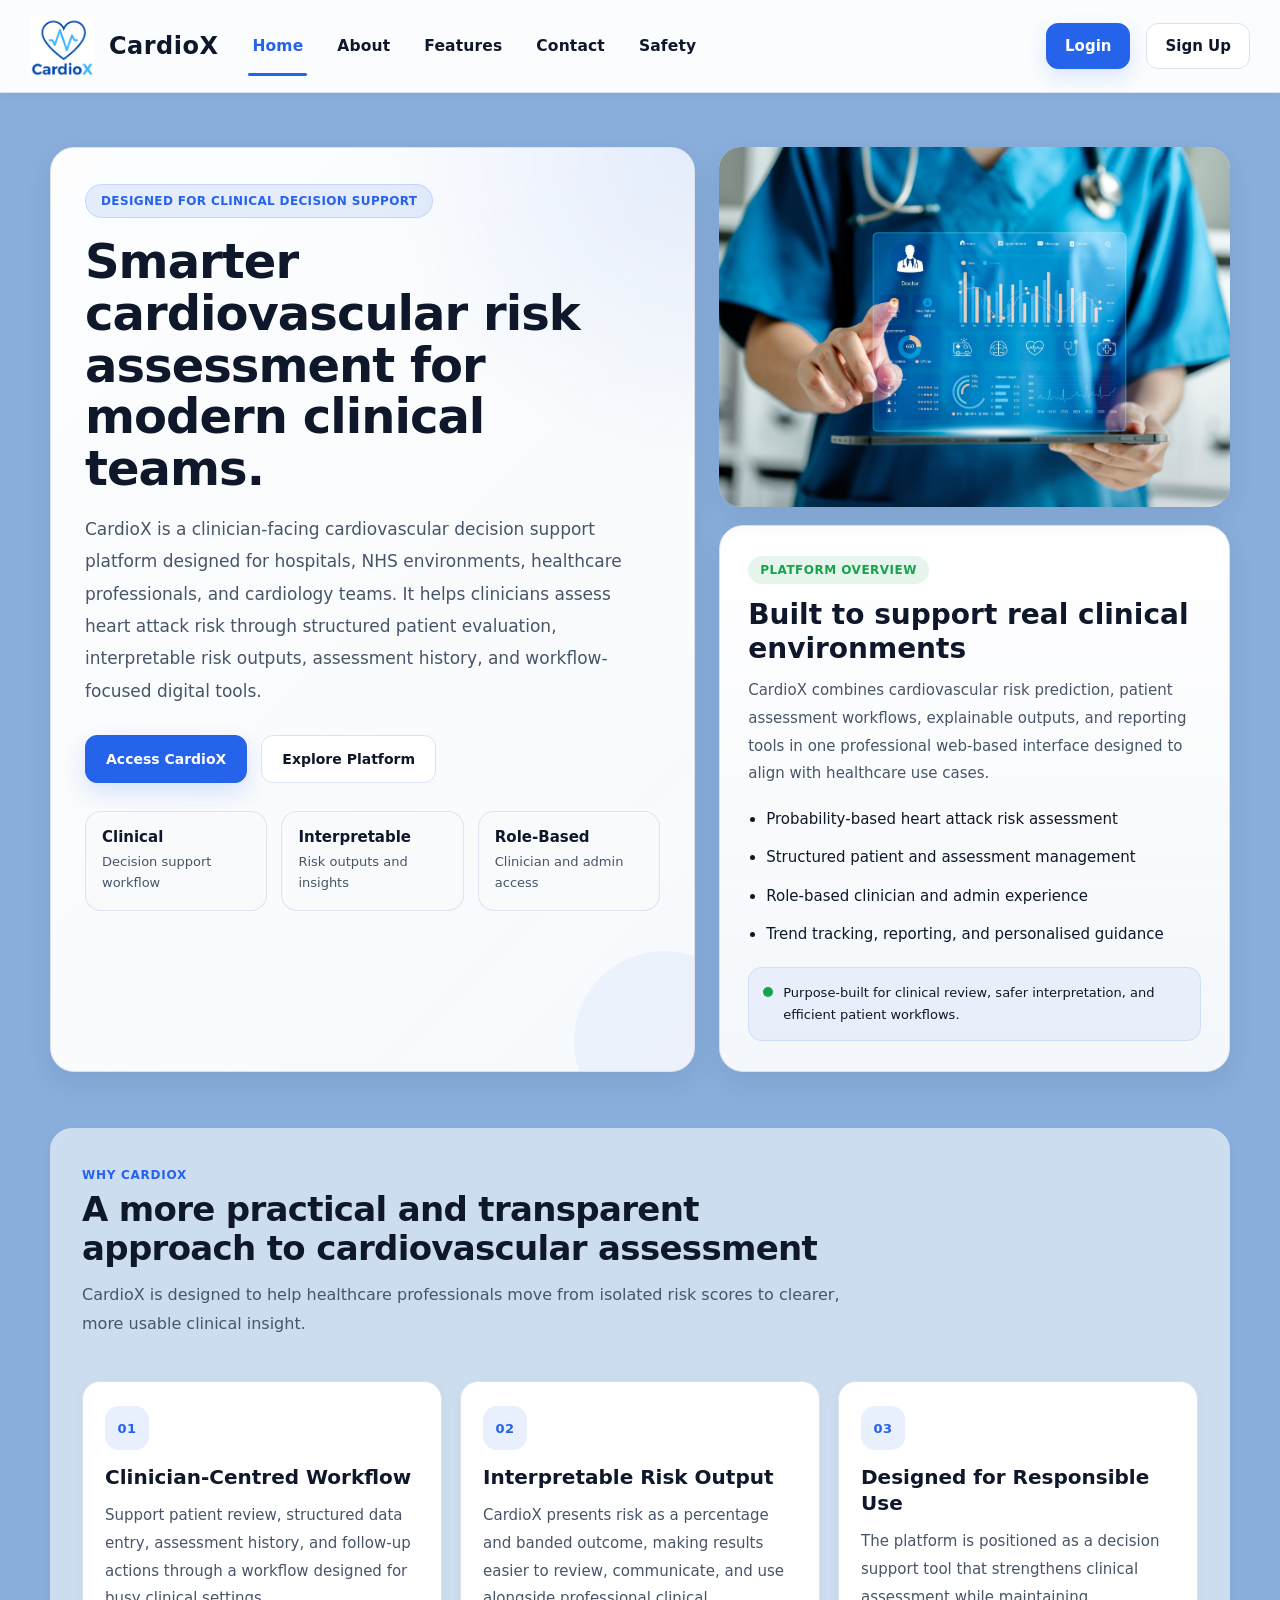
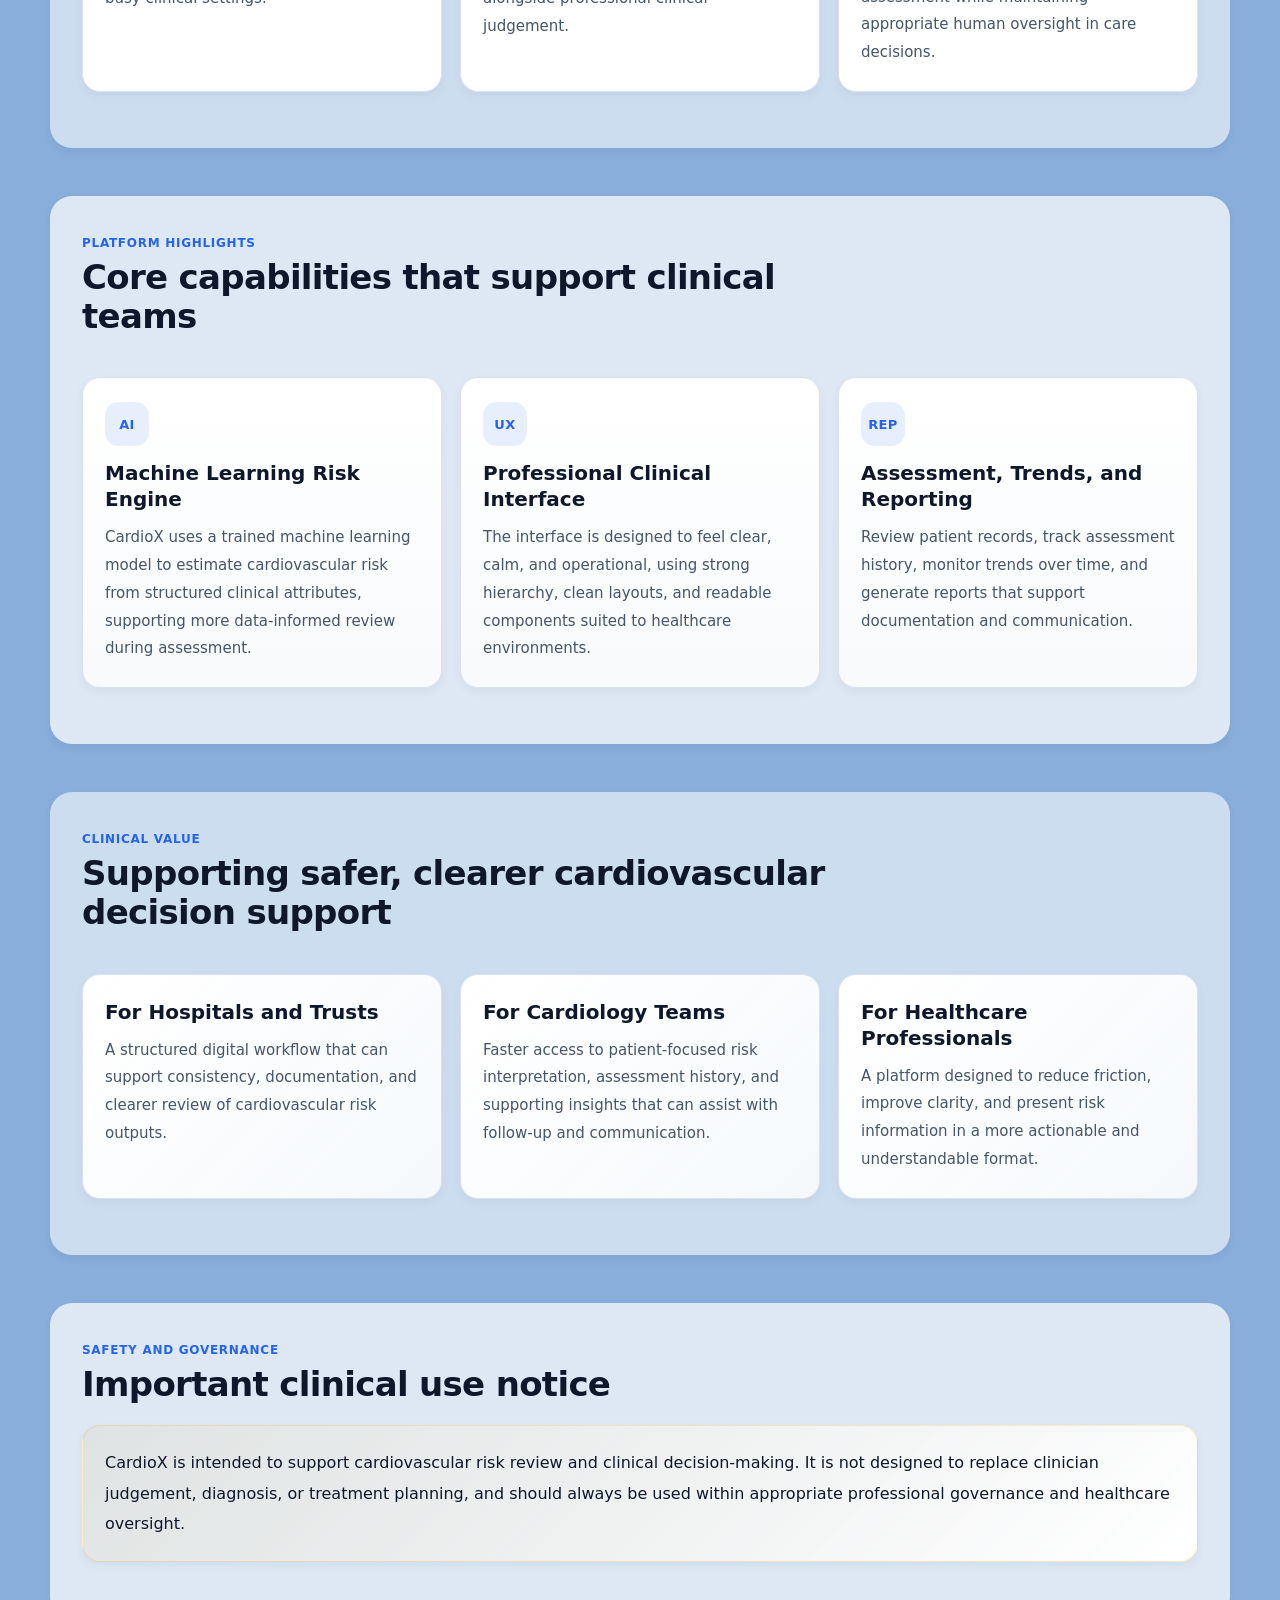
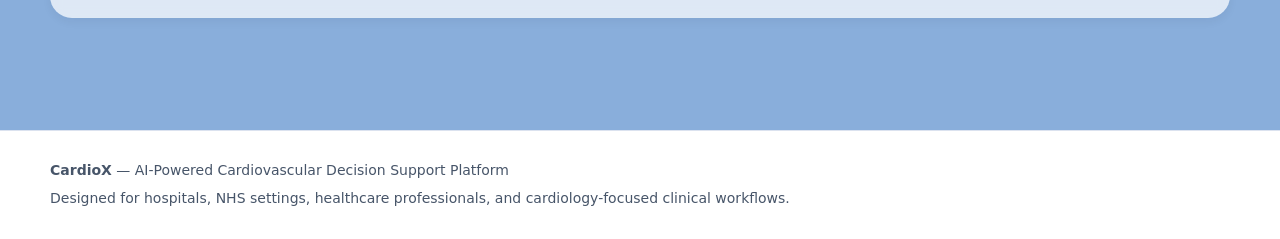
==== commit 150b9fea: "Cleaning Code and adding comments" ====
--- a/frontend/index.html
+++ b/frontend/index.html
@@ -1,17 +1,32 @@
 <!doctype html>
 <html lang="en">
 <head>
+  <!-- --------------------------------------------------
+       Document metadata
+  --------------------------------------------------- -->
   <meta charset="UTF-8" />
   <meta name="viewport" content="width=device-width, initial-scale=1.0" />
+
   <title>CardioX | AI-Powered Clinical Decision Support</title>
+
+  <!-- Shared stylesheet -->
   <link rel="stylesheet" href="assets/styles.css" />
+
+  <!-- Session helpers must load before any script that depends on them -->
+  <script src="assets/session.js"></script>
 </head>
 <body>
-
+  <!-- --------------------------------------------------
+       Shared navigation
+  --------------------------------------------------- -->
   <div id="navbarContainer"></div>
   <script src="assets/navbar.js"></script>
 
+  <!-- --------------------------------------------------
+       Main homepage content
+  --------------------------------------------------- -->
   <main class="public-page">
+    <!-- Active session banner -->
     <section id="sessionBanner" class="session-banner" style="display:none;">
       <div class="session-banner-content">
         <div>
@@ -22,6 +37,7 @@
       </div>
     </section>
 
+    <!-- Hero section -->
     <section class="hero-section">
       <div class="hero-content hero-content-with-image">
         <div class="hero-text">
@@ -44,10 +60,12 @@
               <strong>Clinical</strong>
               <span>Decision support workflow</span>
             </div>
+
             <div class="hero-stat-card">
               <strong>Interpretable</strong>
               <span>Risk outputs and insights</span>
             </div>
+
             <div class="hero-stat-card">
               <strong>Role-Based</strong>
               <span>Clinician and admin access</span>
@@ -89,6 +107,7 @@
       </div>
     </section>
 
+    <!-- Why CardioX section -->
     <section class="public-section">
       <div class="section-heading">
         <span class="section-eyebrow">Why CardioX</span>
@@ -129,6 +148,7 @@
       </div>
     </section>
 
+    <!-- Platform highlights section -->
     <section class="public-section platform-highlights-section">
       <div class="section-heading">
         <span class="section-eyebrow">Platform Highlights</span>
@@ -165,6 +185,7 @@
       </div>
     </section>
 
+    <!-- Clinical value section -->
     <section class="public-section value-section">
       <div class="section-heading">
         <span class="section-eyebrow">Clinical Value</span>
@@ -198,6 +219,7 @@
       </div>
     </section>
 
+    <!-- Safety notice section -->
     <section class="public-section">
       <div class="section-heading">
         <span class="section-eyebrow">Safety and Governance</span>
@@ -214,6 +236,9 @@
     </section>
   </main>
 
+  <!-- --------------------------------------------------
+       Footer
+  --------------------------------------------------- -->
   <footer class="public-footer">
     <div class="footer-container">
       <p><strong>CardioX</strong> — AI-Powered Cardiovascular Decision Support Platform</p>
@@ -221,7 +246,7 @@
     </div>
   </footer>
 
-  <script src="assets/session.js"></script>
+  <!-- Homepage-specific script -->
   <script src="assets/index.js"></script>
 </body>
 </html>
--- a/frontend/assets/styles.css
+++ b/frontend/assets/styles.css
@@ -1,3 +1,6 @@
+/* ==================================================
+   CARDIOX DESIGN TOKENS / ROOT VARIABLES
+================================================== */
 :root {
   --bg: #89aedb;
   --card: #ffffff;
@@ -18,6 +21,9 @@
   --radius-lg: 18px;
 }
 
+/* ==================================================
+   GLOBAL RESET / BASE
+================================================== */
 * {
   box-sizing: border-box;
 }
@@ -33,10 +39,9 @@
   color: var(--text);
 }
 
-/* =========================
+/* ==================================================
    SHARED NAVBAR SYSTEM
-========================= */
-
+================================================== */
 .hidden {
   display: none !important;
 }
@@ -204,6 +209,7 @@
 .nav-signup-btn.active::after {
   display: none !important;
 }
+
 .app-role-badge,
 .nav-session-badge {
   display: inline-flex;
@@ -241,6 +247,9 @@
   color: var(--accent) !important;
 }
 
+/* ==================================================
+   SHARED NAVBAR RESPONSIVE
+================================================== */
 @media (max-width: 1240px) {
   .app-nav-container,
   .nav-container {
@@ -337,10 +346,9 @@
   }
 }
 
-/* =========================
-   SHARED LAYOUT
-========================= */
-
+/* ==================================================
+   SHARED LAYOUT / CARDS / FORMS / BUTTONS
+================================================== */
 .container {
   max-width: 1220px;
   margin: 0 auto;
@@ -615,12 +623,9 @@
   cursor: pointer;
 }
 
-
-/* =========================
-   HERO / PUBLIC PAGE
-   (INDEX.HTML ONLY)
-========================= */
-
+/* ==================================================
+   HERO / PUBLIC PAGE SHARED
+================================================== */
 .public-page {
   max-width: 1220px;
   margin: 0 auto;
@@ -1049,10 +1054,9 @@
   line-height: 1.7;
 }
 
-/* =========================
+/* ==================================================
    ABOUT PAGE
-========================= */
-
+================================================== */
 .about-page .page-hero {
   margin-bottom: 6px;
 }
@@ -1199,10 +1203,9 @@
   }
 }
 
-/* =========================
+/* ==================================================
    FEATURES PAGE
-========================= */
-
+================================================== */
 .features-page .page-hero {
   margin-bottom: 6px;
 }
@@ -1377,10 +1380,9 @@
   }
 }
 
-/* =========================
+/* ==================================================
    CONTACT PAGE
-========================= */
-
+================================================== */
 .contact-page .page-hero {
   margin-bottom: 6px;
 }
@@ -1596,10 +1598,9 @@
   }
 }
 
-/* =========================
+/* ==================================================
    SAFETY PAGE
-========================= */
-
+================================================== */
 .safety-page .page-hero {
   margin-bottom: 6px;
 }
@@ -1723,10 +1724,9 @@
   }
 }
 
-/* =========================
-   HERO IMAGE (REUSABLE)
-========================= */
-
+/* ==================================================
+   HERO IMAGE REUSABLE OVERRIDES
+================================================== */
 .hero-image-card {
   position: relative;
   border-radius: 22px;
@@ -1753,10 +1753,9 @@
   pointer-events: none;
 }
 
-/* =========================
-   DASHBOARD
-========================= */
-
+/* ==================================================
+   DASHBOARD SHARED
+================================================== */
 .clinician-dashboard-container {
   max-width: 1220px;
 }
@@ -1792,6 +1791,26 @@
   margin-bottom: 20px;
 }
 
+#selectedPatientPanel.is-pinned {
+  position: fixed;
+  z-index: 1000;
+  margin: 0;
+}
+
+.dashboard-main-right.is-pinned-layout {
+  position: relative;
+}
+
+#assessmentSelectedPatientPanel.is-pinned {
+  position: fixed;
+  z-index: 1000;
+  margin: 0;
+}
+
+.assessment-right-column.is-pinned-layout {
+  position: relative;
+}
+
 .stat-card {
   padding: 22px;
   margin: 0;
@@ -1826,9 +1845,10 @@
 
 .dashboard-main-grid {
   display: grid;
-  grid-template-columns: minmax(0, 1.55fr) minmax(330px, 0.95fr);
+  grid-template-columns: minmax(0, 1.55fr) minmax(320px, 0.95fr);
   gap: 22px;
   align-items: start;
+  overflow: visible;
 }
 
 .dashboard-main-left,
@@ -1836,6 +1856,11 @@
   display: flex;
   flex-direction: column;
   gap: 22px;
+}
+
+.dashboard-main-right {
+  align-self: start;
+  overflow: visible;
 }
 
 .dashboard-card {
@@ -1907,6 +1932,7 @@
 .sticky-panel {
   position: sticky;
   top: 108px;
+  z-index: 20;
 }
 
 .selected-patient-summary {
@@ -1928,6 +1954,33 @@
 
 .patient-table tbody tr.patient-row-selected:hover {
   background: rgba(22, 163, 74, 0.16) !important;
+}
+
+/* ==================================================
+   CLINICIAN ASSESSMENT HISTORY BUTTONS
+================================================== */
+.assessment-history-actions button[data-edit] {
+  background: rgba(37, 99, 235, 0.08) !important;
+  color: var(--accent) !important;
+  border: 1px solid rgba(37, 99, 235, 0.18) !important;
+}
+
+.assessment-history-actions button[data-edit]:hover {
+  background: rgba(37, 99, 235, 0.14) !important;
+  color: #1d4ed8 !important;
+  border-color: rgba(37, 99, 235, 0.28) !important;
+}
+
+.assessment-history-actions button[data-del] {
+  background: rgba(220, 38, 38, 0.08) !important;
+  color: var(--danger) !important;
+  border: 1px solid rgba(220, 38, 38, 0.18) !important;
+}
+
+.assessment-history-actions button[data-del]:hover {
+  background: rgba(220, 38, 38, 0.14) !important;
+  color: #b91c1c !important;
+  border-color: rgba(220, 38, 38, 0.28) !important;
 }
 
 .assessment-history-list {
@@ -2001,10 +2054,9 @@
   line-height: 1.65;
 }
 
-/* =========================
+/* ==================================================
    ASSESSMENT PAGE REFINED UI
-========================= */
-
+================================================== */
 .assessment-workspace-container {
   max-width: 1280px;
 }
@@ -2094,10 +2146,9 @@
   font-size: 22px;
 }
 
-/* =========================
-   ASSESSMENT PAGE - RESTORED PROFESSIONAL UI
-========================= */
-
+/* ==================================================
+   ASSESSMENT PAGE RESTORED PROFESSIONAL UI
+================================================== */
 .assessment-classic-container {
   max-width: 1280px;
 }
@@ -2114,6 +2165,13 @@
   display: flex;
   flex-direction: column;
   gap: 22px;
+}
+
+.assessment-right-column {
+  display: flex;
+  flex-direction: column;
+  gap: 22px;
+  align-self: start;
 }
 
 .assessment-card {
@@ -2333,13 +2391,6 @@
   font-weight: 700;
 }
 
-.assessment-helper-text {
-  margin: 12px 0 0;
-  color: var(--muted);
-  font-size: 13px;
-  line-height: 1.7;
-}
-
 .assessment-history-list .history-item {
   display: grid;
   grid-template-columns: minmax(0, 1fr);
@@ -2433,6 +2484,45 @@
 
   .assessment-right-column .sticky-panel {
     position: static;
+    top: auto;
+  }
+
+  .assessment-right-column {
+    display: flex;
+    flex-direction: column;
+    gap: 22px;
+    align-self: start;
+  }
+
+  .assessment-sticky-wrap {
+    position: sticky;
+    top: 108px;
+    align-self: start;
+    z-index: 20;
+  }
+
+  #assessmentSelectedPatientPanel {
+    margin: 0;
+  }
+
+  @media (max-width: 1100px) {
+    .assessment-sticky-wrap {
+      position: static;
+      top: auto;
+    }
+  }
+
+  #assessmentSelectedPatientPanel.is-pinned {
+    position: static;
+    width: 100% !important;
+    left: auto !important;
+    top: auto !important;
+    max-height: none !important;
+    overflow-y: visible !important;
+  }
+
+  .assessment-right-column.is-pinned-layout {
+    padding-top: 0 !important;
   }
 }
 
@@ -2463,120 +2553,9 @@
   }
 }
 
-.shap-summary-banner {
-  padding: 16px 18px;
-  border-radius: 14px;
-  background: linear-gradient(135deg, rgba(37, 99, 235, 0.08), rgba(255,255,255,1));
-  border: 1px solid rgba(37, 99, 235, 0.14);
-  margin-bottom: 16px;
-}
-
-.shap-summary-title {
-  font-size: 13px;
-  font-weight: 800;
-  text-transform: uppercase;
-  letter-spacing: 0.05em;
-  color: var(--accent);
-  margin-bottom: 8px;
-}
-
-.shap-summary-banner p {
-  margin: 0;
-  color: var(--muted);
-  line-height: 1.75;
-  font-size: 14px;
-}
-
-.trend-toolbar {
-  margin-bottom: 14px;
-}
-
-.trend-metric-label {
-  display: inline-flex;
-  flex-direction: column;
-  gap: 6px;
-  max-width: 340px;
-}
-
-.trend-summary-card {
-  margin-bottom: 16px;
-  padding: 14px 16px;
-  border-radius: 14px;
-  border: 1px solid var(--border);
-  background: #f8fafc;
-}
-
-.trend-summary-grid {
-  display: grid;
-  grid-template-columns: repeat(3, minmax(0, 1fr));
-  gap: 14px;
-}
-
-.trend-summary-block {
-  display: flex;
-  flex-direction: column;
-  gap: 6px;
-}
-
-.trend-summary-label {
-  font-size: 12px;
-  color: var(--muted);
-  font-weight: 800;
-  text-transform: uppercase;
-  letter-spacing: 0.05em;
-}
-
-.trend-summary-block strong {
-  font-size: 18px;
-}
-
-.trend-summary-subvalue {
-  color: var(--muted);
-  font-size: 13px;
-  line-height: 1.6;
-}
-
-.trend-chart-wrap {
-  height: 310px;
-}
-
-@media (max-width: 1100px) {
-  .assessment-layout-grid {
-    grid-template-columns: 1fr;
-  }
-
-  .assessment-side-column .sticky-panel {
-    position: static;
-  }
-}
-
-@media (max-width: 900px) {
-  .trend-summary-grid {
-    grid-template-columns: 1fr;
-  }
-}
-
-@media (max-width: 760px) {
-  .assessment-side-actions {
-    flex-direction: column;
-  }
-
-  .assessment-top-actions,
-  .assessment-submit-actions {
-    flex-direction: column;
-    align-items: stretch;
-  }
-
-  .assessment-top-actions button,
-  .assessment-submit-actions button {
-    width: 100%;
-  }
-}
-
-/* =========================
+/* ==================================================
    TABLES
-========================= */
-
+================================================== */
 .table-wrapper {
   margin-top: 18px;
   overflow-x: auto;
@@ -2626,10 +2605,9 @@
   background: #f8fafc;
 }
 
-/* =========================
+/* ==================================================
    ADMIN
-========================= */
-
+================================================== */
 .admin-sections-stack {
   display: flex;
   flex-direction: column;
@@ -2841,10 +2819,9 @@
   scroll-margin-top: 110px;
 }
 
-/* =========================
+/* ==================================================
    AUTH / LOGIN / SIGNUP
-========================= */
-
+================================================== */
 .auth-page {
   min-height: 100vh;
   background:
@@ -3002,10 +2979,9 @@
   font-weight: 800;
 }
 
-/* =========================
+/* ==================================================
    HELP / COMPLIANCE PREMIUM UI
-========================= */
-
+================================================== */
 .support-page-container {
   max-width: 1220px;
 }
@@ -3426,171 +3402,9 @@
   font-size: 13px;
 }
 
-/* =========================
-   AUTH / LOGIN / SIGNUP
-========================= */
-
-.auth-page {
-  min-height: 100vh;
-  background:
-    radial-gradient(circle at top left, rgba(255,255,255,0.45), transparent 28%),
-    linear-gradient(180deg, #89aedb 0%, #9dbbe1 100%);
-}
-
-.auth-shell {
-  max-width: 1320px;
-  margin: 0 auto;
-  padding: 36px 20px 56px;
-}
-
-.auth-layout {
-  display: grid;
-  grid-template-columns: minmax(0, 1.05fr) minmax(480px, 0.95fr);
-  gap: 28px;
-  align-items: stretch;
-}
-
-.auth-hero-panel {
-  background: linear-gradient(135deg, rgba(255,255,255,0.97), rgba(255,255,255,0.9));
-  border: 1px solid var(--border);
-  border-radius: 24px;
-  padding: 34px 32px;
-  box-shadow: var(--shadow-md);
-  display: flex;
-  flex-direction: column;
-  justify-content: center;
-}
-
-.auth-hero-panel h1 {
-  margin: 0 0 14px;
-  font-size: 42px;
-  line-height: 1.14;
-}
-
-.auth-hero-panel p {
-  margin: 0;
-  color: var(--muted);
-  font-size: 16px;
-  line-height: 1.8;
-}
-
-.auth-feature-list {
-  display: flex;
-  flex-direction: column;
-  gap: 14px;
-  margin-top: 26px;
-}
-
-.auth-feature-item {
-  padding: 16px 18px;
-  border: 1px solid var(--border);
-  border-radius: 14px;
-  background: #f8fafc;
-}
-
-.auth-feature-item strong {
-  display: block;
-  font-size: 15px;
-  margin-bottom: 4px;
-}
-
-.auth-feature-item span {
-  color: var(--muted);
-  font-size: 14px;
-  line-height: 1.7;
-}
-
-.auth-card {
-  margin: 0;
-  border-radius: 24px;
-  padding: 30px 28px;
-  box-shadow: var(--shadow-lg);
-}
-
-.auth-card-wide {
-  min-height: 100%;
-}
-
-.auth-card-header {
-  margin-bottom: 18px;
-}
-
-.auth-card-header h2 {
-  margin: 0 0 6px;
-  font-size: 28px;
-}
-
-.auth-card-header p {
-  margin: 0;
-  color: var(--muted);
-  font-size: 14px;
-  line-height: 1.7;
-}
-
-.auth-form-grid {
-  grid-template-columns: repeat(2, minmax(0, 1fr));
-  gap: 18px;
-}
-
-.auth-form-grid label {
-  font-size: 14px;
-}
-
-.auth-form-grid input {
-  min-height: 48px;
-}
-
-.auth-form-actions {
-  grid-column: 1 / -1;
-  display: flex;
-  justify-content: flex-start;
-  margin-top: 6px;
-}
-
-.auth-submit-btn {
-  min-width: 180px;
-  min-height: 46px;
-}
-
-.auth-password-rules,
-.auth-info-box {
-  grid-column: 1 / -1;
-  padding: 14px 16px;
-  border-radius: 14px;
-  background: #f8fafc;
-  border: 1px solid var(--border);
-}
-
-.auth-password-rules strong,
-.auth-info-box strong {
-  display: block;
-  margin-bottom: 4px;
-  font-size: 14px;
-}
-
-.auth-password-rules span,
-.auth-info-box span {
-  color: var(--muted);
-  font-size: 13px;
-  line-height: 1.7;
-}
-
-.auth-footer-text {
-  margin-top: 18px;
-  font-size: 14px;
-  color: var(--text);
-  line-height: 1.7;
-}
-
-.required-star {
-  color: var(--danger);
-  font-weight: 800;
-}
-
-/* =========================
+/* ==================================================
    HELPERS
-========================= */
-
+================================================== */
 .empty-state-card {
   padding: 18px;
   border: 1px dashed var(--border);
@@ -3616,10 +3430,9 @@
   pointer-events: none;
 }
 
-/* =========================
-   RESPONSIVE
-========================= */
-
+/* ==================================================
+   GLOBAL RESPONSIVE
+================================================== */
 @media (max-width: 1050px) {
   .dashboard-main-grid,
   .auth-layout,
@@ -3629,6 +3442,7 @@
 
   .sticky-panel {
     position: static;
+    top: auto;
   }
 
   .auth-hero-panel h1 {
@@ -3859,4 +3673,4 @@
   .support-mini-stat-grid {
     grid-template-columns: 1fr;
   }
-}
+}
